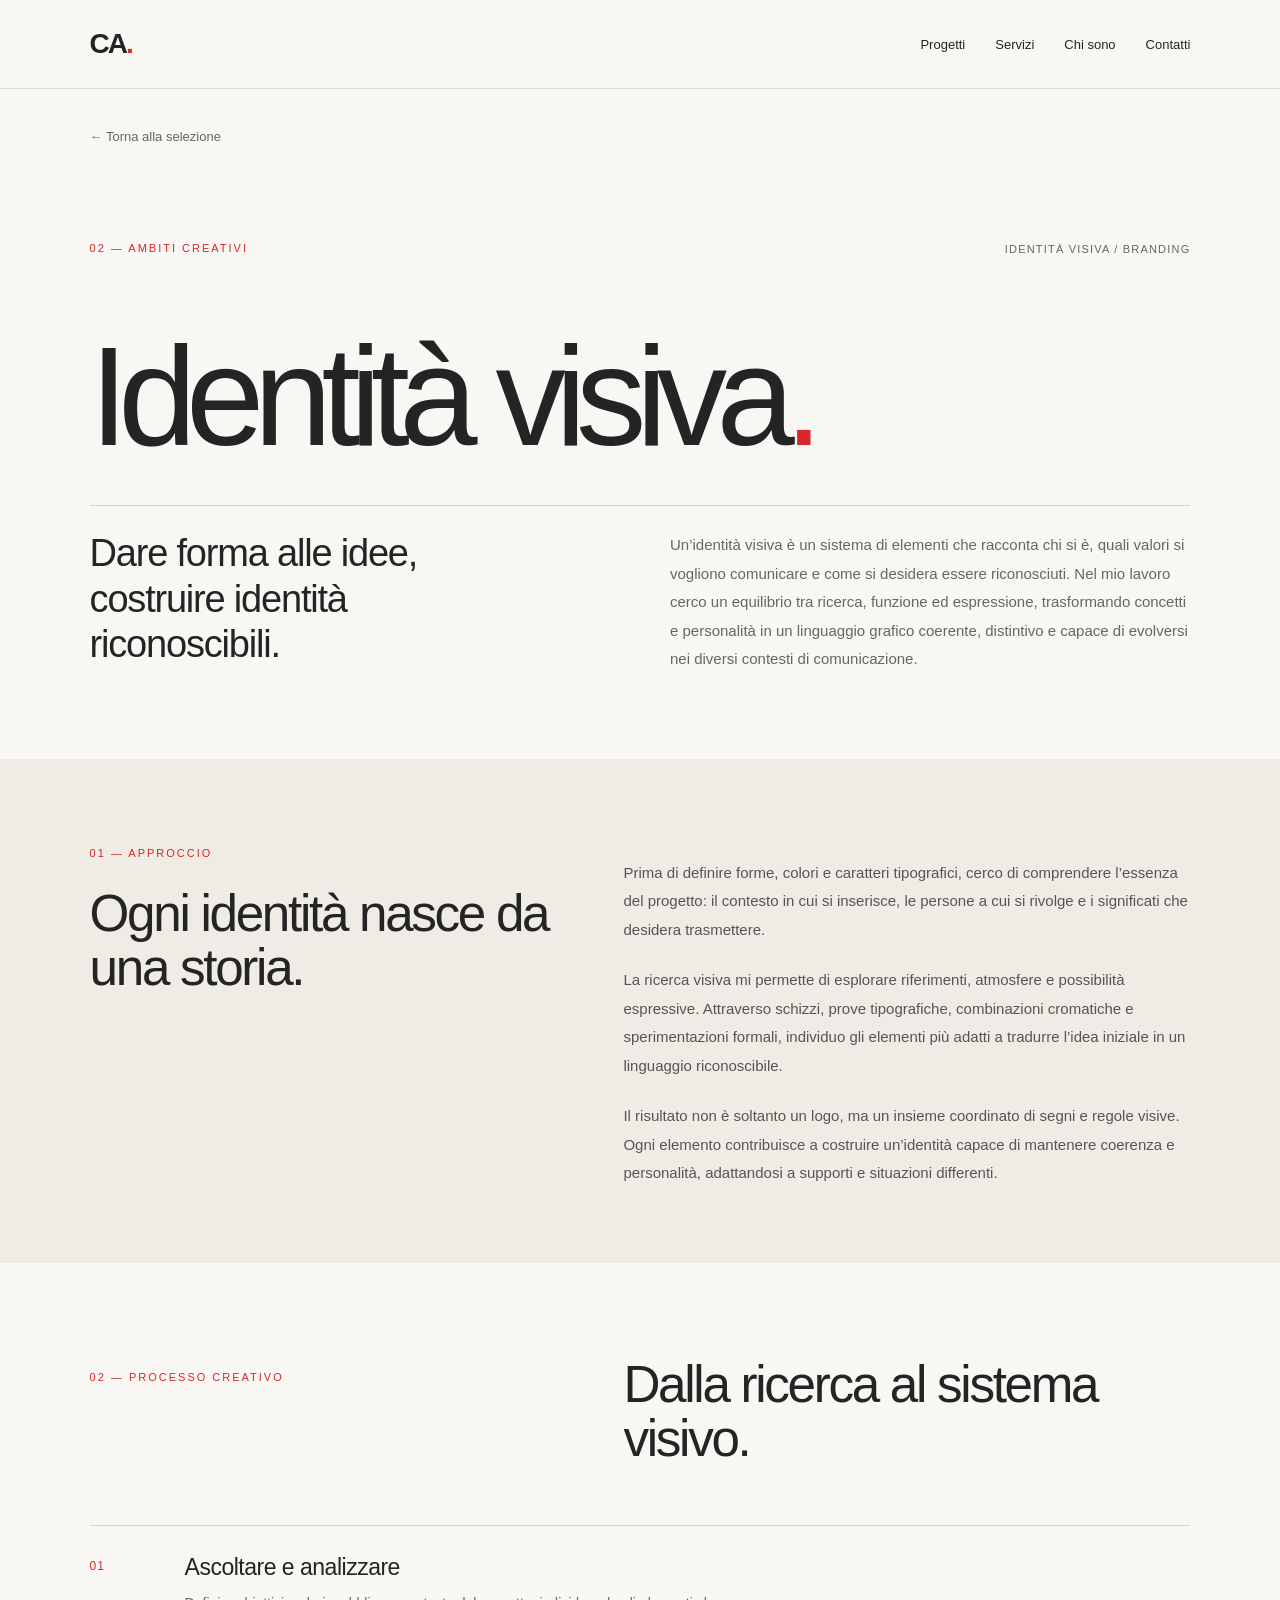
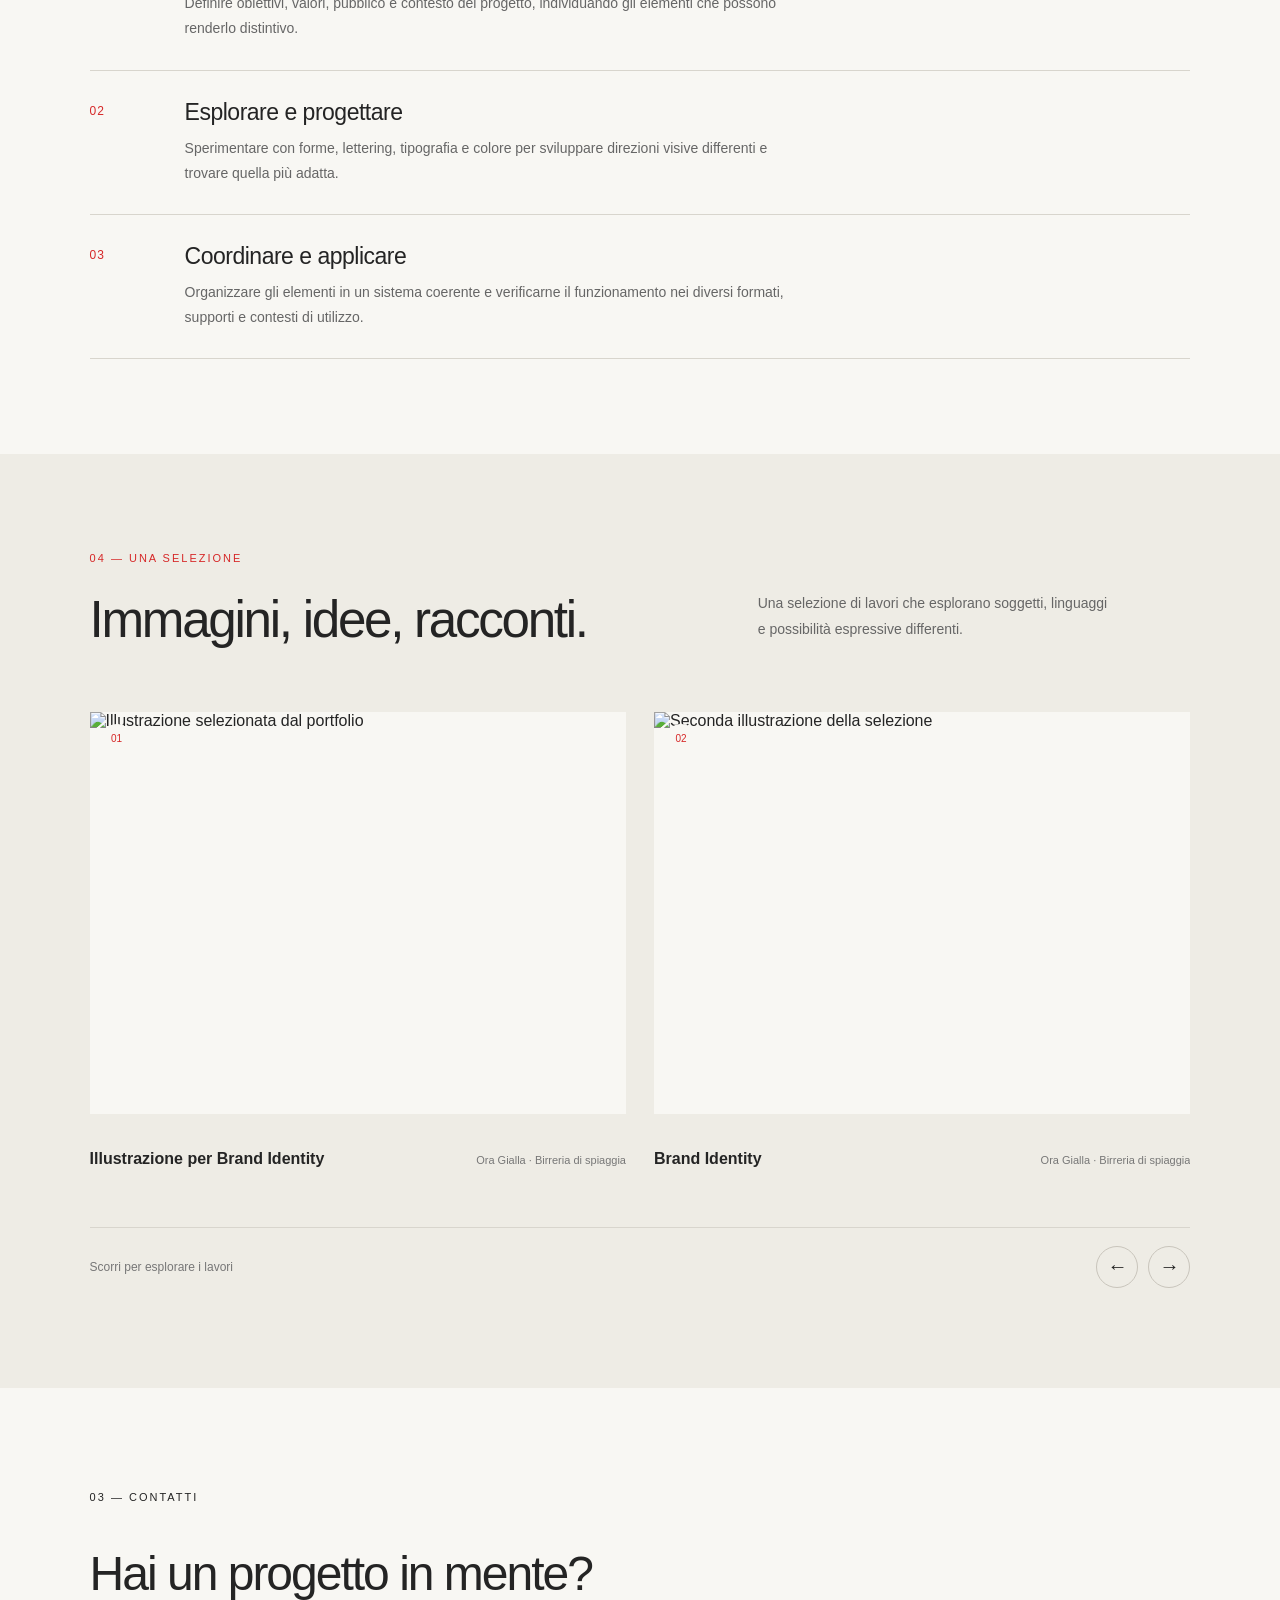
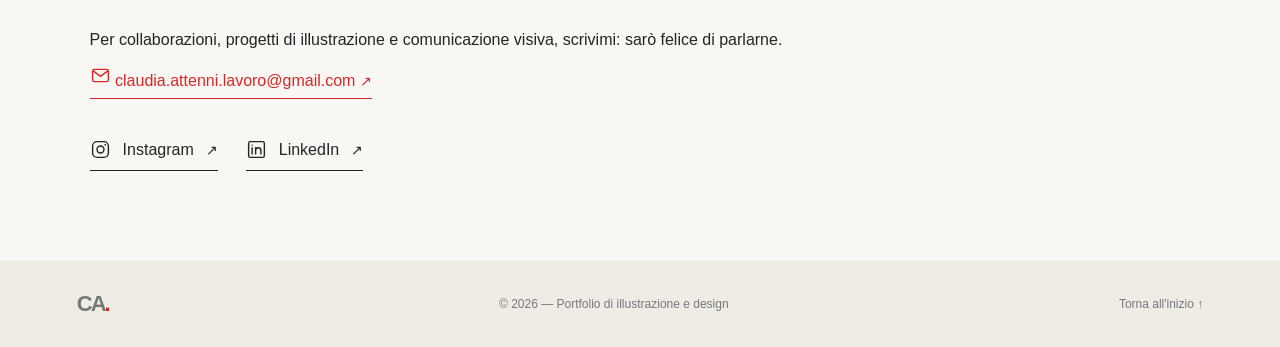
==== identita-visiva.html @ a5320c5b "Add files via upload" ====
<!DOCTYPE html>
<html lang="it">
<head>
  <meta charset="UTF-8">
  <meta name="viewport" content="width=device-width, initial-scale=1.0">

  <title>Identità visiva | Portfolio creativo</title>
  <link rel="icon" type="image/png" href="img\favicon.png">
  <meta name="description" content="Progetti di identità visiva, branding, loghi, lettering e sistemi grafici.">

  <link rel="stylesheet" href="style.css">
</head>

<body>

  <header class="header">
    <a href="index.html" class="logo">CA<span>.</span></a>

    <nav class="menu">
      <a href="index.html#progetti">Progetti</a>
      <a href="servizi.html">Servizi</a>
      <a href="chi-sono.html">Chi sono</a>
      <a href="index.html#contatti">Contatti</a>
    </nav>
  </header>

  <main class="pagina-ambito pagina-identita">

    <a class="torna-indietro" href="index.html#progetti">
      ← Torna alla selezione
    </a>

    <!-- INTRODUZIONE -->

    <section class="ambito-introduzione">

      <div class="ambito-meta">
        <p class="etichetta">02 — AMBITI CREATIVI</p>
        <p class="ambito-categoria">IDENTITÀ VISIVA / BRANDING</p>
      </div>

      <h1>Identità visiva<span>.</span></h1>

      <div class="ambito-introduzione-fondo">

        <p class="ambito-claim">
          Dare forma alle idee, costruire identità riconoscibili.
        </p>

        <p class="ambito-descrizione">
          Un’identità visiva è un sistema di elementi che racconta
          chi si è, quali valori si vogliono comunicare e come
          si desidera essere riconosciuti. Nel mio lavoro cerco
          un equilibrio tra ricerca, funzione ed espressione,
          trasformando concetti e personalità in un linguaggio
          grafico coerente, distintivo e capace di evolversi
          nei diversi contesti di comunicazione.
        </p>

      </div>
    </section>

    <!-- APPROCCIO -->

    <section class="ambito-approccio">

      <div class="ambito-approccio-titolo">
        <p class="etichetta">01 — APPROCCIO</p>

        <h2>Ogni identità nasce da una storia.</h2>
      </div>

      <div class="ambito-approccio-testo">

        <p>
          Prima di definire forme, colori e caratteri tipografici,
          cerco di comprendere l’essenza del progetto: il contesto
          in cui si inserisce, le persone a cui si rivolge e i
          significati che desidera trasmettere.
        </p>

        <p>
          La ricerca visiva mi permette di esplorare riferimenti,
          atmosfere e possibilità espressive. Attraverso schizzi,
          prove tipografiche, combinazioni cromatiche e
          sperimentazioni formali, individuo gli elementi più
          adatti a tradurre l’idea iniziale in un linguaggio
          riconoscibile.
        </p>

        <p>
          Il risultato non è soltanto un logo, ma un insieme
          coordinato di segni e regole visive. Ogni elemento
          contribuisce a costruire un’identità capace di mantenere
          coerenza e personalità, adattandosi a supporti e
          situazioni differenti.
        </p>

      </div>
    </section>

    <!-- PROCESSO CREATIVO -->

    <section class="ambito-processo">

      <div class="ambito-processo-intestazione">
        <p class="etichetta">02 — PROCESSO CREATIVO</p>

        <h2>Dalla ricerca al sistema visivo.</h2>
      </div>

      <div class="processo-voci">

        <article class="processo-voce">
          <span class="processo-numero">01</span>

          <div>
            <h3>Ascoltare e analizzare</h3>
            <p>
              Definire obiettivi, valori, pubblico e contesto
              del progetto, individuando gli elementi che
              possono renderlo distintivo.
            </p>
          </div>
        </article>

        <article class="processo-voce">
          <span class="processo-numero">02</span>

          <div>
            <h3>Esplorare e progettare</h3>
            <p>
              Sperimentare con forme, lettering, tipografia
              e colore per sviluppare direzioni visive
              differenti e trovare quella più adatta.
            </p>
          </div>
        </article>

        <article class="processo-voce">
          <span class="processo-numero">03</span>

          <div>
            <h3>Coordinare e applicare</h3>
            <p>
              Organizzare gli elementi in un sistema coerente
              e verificarne il funzionamento nei diversi
              formati, supporti e contesti di utilizzo.
            </p>
          </div>
        </article>

      </div>
    </section>

    <!-- GALLERIA -->

    <!-- <section class="ambito-galleria">

      <div class="ambito-galleria-intestazione">

        <div>
          <p class="etichetta">03 — SELEZIONE DEI LAVORI</p>
          <h2>Identità, segni e sistemi.</h2>
        </div>

        <p class="ambito-galleria-intro">
          Progetti e sperimentazioni in cui ricerca grafica,
          colore e tipografia contribuiscono a definire
          linguaggi visivi distintivi.
        </p>

      </div> -->

      <!-- <div class="galleria-illustrazione">

        PROGETTO 01: BRANDING

        <article class="lavoro-illustrazione">
          <div class="lavoro-immagine">
            <img
              src="img/identita-visiva.jpg"
              alt="Progetto di branding e identità visiva"
              loading="lazy"
            >
            <span class="lavoro-indice">01</span>
          </div>

          <div class="lavoro-didascalia">
            <h3>Identità di marca</h3>
            <p>Branding · Sistema visivo</p>
          </div>
        </article> -->

        <!-- PROGETTO 02: LOGO E LETTERING -->
<!-- 
        <article class="lavoro-illustrazione">
          <div class="lavoro-immagine">
            <img
              src="img/identita-02.jpg"
              alt="Studio di logo e lettering"
              loading="lazy"
            >
            <span class="lavoro-indice">02</span>
          </div>

          <div class="lavoro-didascalia">
            <h3>Segni e caratteri</h3>
            <p>Logo · Lettering</p>
          </div>
        </article> -->

        <!-- PROGETTO 03: PALETTE E SISTEMA GRAFICO -->

        <!-- <article class="lavoro-illustrazione">
          <div class="lavoro-immagine">
            <img
              src="img/identita-03.jpg"
              alt="Palette cromatica e ricerca di un sistema grafico"
              loading="lazy"
            >
            <span class="lavoro-indice">03</span>
          </div>

          <div class="lavoro-didascalia">
            <h3>Colore e linguaggio</h3>
            <p>Palette · Ricerca grafica</p>
          </div>
        </article> -->

        <!-- PROGETTO 04: APPLICAZIONI -->

        <!-- <article class="lavoro-illustrazione">
          <div class="lavoro-immagine">
            <img
              src="img/identita-04.jpg"
              alt="Applicazioni coordinate di un’identità visiva"
              loading="lazy"
            >
            <span class="lavoro-indice">04</span>
          </div>

          <div class="lavoro-didascalia">
            <h3>Un’identità in uso</h3>
            <p>Applicazioni · Coordinamento</p>
          </div>
        </article>

      </div>

      <p class="galleria-nota">
        Una selezione di progetti, ricerche e sperimentazioni visive.
      </p>

    </section> -->

<!-- GALLERIA CON CAROSELLO -->

<section class="ambito-galleria">

  <div class="ambito-galleria-intestazione">
    <div>
      <p class="etichetta">04 — UNA SELEZIONE</p>
      <h2>Immagini, idee, racconti.</h2>
    </div>

    <p class="ambito-galleria-intro">
      Una selezione di lavori che esplorano soggetti, linguaggi e
      possibilità espressive differenti.
    </p>
  </div>

  <div class="carosello-contenitore">

    <div class="galleria-illustrazione carosello-track">

      <!-- LAVORO 01 -->
      <article class="lavoro-illustrazione">
        <div class="lavoro-immagine">
          <img
            src="img/identitavisiva01.jpg"
            alt="Illustrazione selezionata dal portfolio"
            loading="lazy"
          >
          <span class="lavoro-indice">01</span>
        </div>

        <div class="lavoro-didascalia">
          <h4>Illustrazione per Brand Identity</h4>
          <p>Ora Gialla · Birreria di spiaggia</p>
        </div>
      </article>

      <!-- LAVORO 02 -->
      <article class="lavoro-illustrazione">
        <div class="lavoro-immagine">
          <img
            src="img/identitavisiva02.png"
            alt="Seconda illustrazione della selezione"
            loading="lazy"
          >
          <span class="lavoro-indice">02</span>
        </div>

        <div class="lavoro-didascalia">
          <h4>Brand Identity</h4>
          <p>Ora Gialla · Birreria di spiaggia</p>
        </div>
      </article>

      <!-- LAVORO 03 -->
      <article class="lavoro-illustrazione">
        <div class="lavoro-immagine">
          <img
            src="img/identitavisiva03.jpg"
            alt="Terza illustrazione della selezione"
            loading="lazy"
          >
          <span class="lavoro-indice">03</span>
        </div>

        <div class="lavoro-didascalia">
          <h4>Illustrazione per Brand Identity</h4>
          <p>Riva Bistrot · Attimi in riva al mare</p>
        </div>
      </article>

      <!-- LAVORO 04 -->
      <article class="lavoro-illustrazione">
        <div class="lavoro-immagine">
          <img
            src="img/identitavisiva04.png"
            alt="Quarta illustrazione della selezione"
            loading="lazy"
          >
          <span class="lavoro-indice">04</span>
        </div>

        <div class="lavoro-didascalia">
          <h4>Brand Identity</h4>
          <p>Riva Bistrot · Attimi in riva al mare</p>
        </div>
      </article>

    </div>

    <!-- CONTROLLI DEL CAROSELLO -->

    <div class="carosello-controlli">

      <p class="carosello-istruzione">
        Scorri per esplorare i lavori
      </p>

      <div class="carosello-frecce">
        <button
          type="button"
          class="carosello-freccia carosello-precedente"
          aria-label="Mostra i lavori precedenti"
        >
          ←
        </button>

        <button
          type="button"
          class="carosello-freccia carosello-successivo"
          aria-label="Mostra i lavori successivi"
        >
          →
        </button>
      </div>

    </div>

  </div>



</section>








    <!-- CONTATTI -->

   
<section class="contatti" id="contatti">

  <p class="etichetta">03 — CONTATTI</p>

  <h2>Hai un progetto in mente?</h2>

  <p>
    Per collaborazioni, progetti di illustrazione e comunicazione visiva,
    scrivimi: sarò felice di parlarne.
  </p>

  <a class="link-email" href="mailto:claudia.attenni.lavoro@gmail.com">
    <svg viewBox="0 0 24 24" aria-hidden="true">
      <rect x="3" y="5" width="18" height="14" rx="2"/>
      <path d="m4 7 8 6 8-6"/>
    </svg>
    <span>claudia.attenni.lavoro@gmail.com</span>
    <span class="freccia-contatto">↗</span>
  </a>

  <div class="contatti-social">

    <a
      href="https://www.instagram.com/claudia_graphicdesign/"
      target="_blank"
      rel="noopener noreferrer"
      aria-label="Visita il profilo Instagram"
    >
      <svg viewBox="0 0 24 24" aria-hidden="true">
        <rect x="3" y="3" width="18" height="18" rx="5"/>
        <circle cx="12" cy="12" r="4"/>
        <circle cx="17.5" cy="6.5" r="1" class="punto-icona"/>
      </svg>
      <span>Instagram</span>
      <span class="freccia-contatto">↗</span>
    </a>

    <a
      href="https://www.linkedin.com/in/claudia-attenni-b484a43a5/"
      target="_blank"
      rel="noopener noreferrer"
      aria-label="Visita il profilo LinkedIn"
    >
      <svg viewBox="0 0 24 24" aria-hidden="true">
        <rect x="3" y="3" width="18" height="18" rx="2"/>
        <path d="M7 10v7 M7 7v.1 M11 17v-7 M11 13a3 3 0 0 1 6 0v4"/>
      </svg>
      <span>LinkedIn</span>
      <span class="freccia-contatto">↗</span>
    </a>

  </div>

</section>


  </main>

<footer class="footer">
  <a href="index.html" class="logo">CA<span>.</span></a>

  <p>© 2026 — Portfolio di illustrazione e design</p>

  <a href="#top" class="torna-inizio">
    Torna all'inizio ↑
  </a>
</footer>

  <script src="script.js"></script>

</body>
</html>
---- style.css ----
/* homepage INDEX */
/* IMPOSTAZIONI GENERALI */

* {
  box-sizing: border-box;
}

html {
  scroll-behavior: smooth;
}

body {
  margin: 0;
  background: #f8f7f3;
  color: #242424;
  font-family: Arial, sans-serif;
}

a {
  color: inherit;
  text-decoration: none;
}

.etichetta {
  font-size: 11px;
  letter-spacing: 2px;
  line-height: 1.6;
}

/* HEADER */

.header {
  display: flex;
  justify-content: space-between;
  align-items: center;
  padding: 28px 7%;
  border-bottom: 1px solid #dedbd5;
}

.logo {
  font-size: 28px;
  font-weight: bold;
  letter-spacing: -2px;
}

.logo span,
.hero h1 span {
  color: #d62828;
}

.menu {
  display: flex;
  gap: 30px;
  font-size: 13px;
  font-weight: 300;
}

.menu a:hover,
footer a:hover {
  color: #d62828;
}

section[id] {
  scroll-margin-top: 24px;
}

.menu a {
  transition: color 0.2s ease;
}

.menu a:focus-visible {
  outline: 2px solid #d62828;
  outline-offset: 5px;
}

/* PRESENTAZIONE */

.hero {
  padding: 110px 7% 90px;
}

.hero .etichetta {
  color: #d62828;
}

.hero h1 {
  margin: 35px 0;
  font-size: clamp(48px, 8vw, 108px);
  line-height: 0.98;
  letter-spacing: -5px;
  font-weight: 500;
}

.hero-bottom {
  display: flex;
  justify-content: space-between;
  align-items: end;
  gap: 30px;
  max-width: 850px;
}

.hero-bottom p {
  max-width: 350px;
  color: #666;
  line-height: 1.7;
}

.link-progetti {
  padding-bottom: 7px;
  border-bottom: 1px solid #d62828;
  white-space: nowrap;
}

/* PROGETTI */

.progetti {
  padding: 70px 7% 100px;
  border-top: 1px solid #dedbd5;
}

.sezione-header {
  margin-bottom: 35px;
}

.sezione-header h2,
.profilo h2,
.contatti h2 {
  font-size: clamp(30px, 4vw, 48px);
  font-weight: 500;
  letter-spacing: -2px;
}

.griglia-progetti {
  display: grid;
  grid-template-columns: repeat(3, minmax(0, 1fr));
  gap: 24px;
}

.immagine {
  position: relative;
  display: flex;
  align-items: center;
  justify-content: center;
  aspect-ratio: 4 / 5;
  overflow: hidden;
}

.immagine span {
  font-size: 13px;
}

.progetto-uno {
  background: #e8d8ca;
}

.progetto-due {
  background: #d9dfd0;
}

.progetto-tre {
  background: #e8c4bf;
}

.progetto h3 {
  margin-bottom: 6px;
  font-size: 17px;
  font-weight: 500;
}

.progetto p {
  color: #777;
  font-size: 13px;
  line-height: 1.6;
}

.immagine img {
  display: block;
  width: 100%;
  height: 100%;
  object-fit: cover;
  transition: transform 0.4s ease;
}

.progetto:hover .immagine img {
  transform: scale(1.04);
}

/* PROFILO */

.profilo {
  padding: 80px 7%;
  background: #eeece5;
}

.profilo h2 {
  max-width: 650px;
}

.profilo > p:last-child {
  max-width: 480px;
  line-height: 1.8;
  color: #666;
}

/* CONTATTI */

.contatti {
  padding: 90px 7%;
}

.contatti h2 {
  margin-bottom: 30px;
}

.contatti > a {
  display: inline-block;
  padding-bottom: 8px;
  color: #d62828;
  border-bottom: 1px solid #d62828;
}

/* FOOTER */

footer {
  display: flex;
  justify-content: space-between;
  padding: 25px 7%;
  border-top: 1px solid #dedbd5;
  color: #777;
  font-size: 12px;
}

/* ADATTAMENTO AGLI SCHERMI PICCOLI */

@media (max-width: 700px) {
  .header {
    padding: 22px 6%;
  }

  .menu {
    gap: 14px;
    font-size: 12px;
  }

  .hero {
    padding: 80px 6%;
  }

  .hero h1 {
    letter-spacing: -2px;
  }

  .hero-bottom {
    align-items: start;
    flex-direction: column;
    gap: 15px;
  }

  .progetti,
  .profilo,
  .contatti {
    padding: 60px 6%;
  }

  .griglia-progetti {
    grid-template-columns: 1fr;
    gap: 30px;
  }

  footer {
    padding: 22px 6%;
    gap: 15px;
  }
}




/* PAGINA CHI SONO */

.pagina-chi-sono {
  overflow: hidden;
}

/* INTRODUZIONE */

.introduzione-personale {
  padding: 100px 7% 110px;
}

.introduzione-personale .etichetta,
.pagina-chi-sono .etichetta {
  color: #d62828;
}

.introduzione-personale h1 {
  max-width: 1000px;
  margin: 45px 0 35px;
  font-size: clamp(48px, 8vw, 100px);
  line-height: 1;
  letter-spacing: -5px;
  font-weight: 500;
}

.introduzione-personale h1 span {
  display: block;
  color: #d62828;
}

.testo-introduttivo {
  max-width: 570px;
  margin-left: auto;
  color: #666;
  font-size: 18px;
  line-height: 1.8;
}

/* APPROCCIO CREATIVO */

.approccio-creativo {
  display: grid;
  grid-template-columns: 1fr 1fr;
  gap: 70px;
  padding: 90px 7%;
  background: #eeece5;
}

.titolo-approccio h2,
.formazione h2,
.invito-contatti h2 {
  max-width: 550px;
  font-size: clamp(32px, 4vw, 52px);
  line-height: 1.1;
  letter-spacing: -2px;
  font-weight: 500;
}

.testo-approccio {
  padding-top: 25px;
}

.testo-approccio p {
  margin: 0 0 22px;
  color: #555;
  font-size: 15px;
  line-height: 1.9;
}

/* AREE CREATIVE */

.aree-creative {
  padding: 100px 7%;
}

.elenco-competenze {
  margin-top: 35px;
  border-top: 1px solid #dedbd5;
}

.competenza {
  display: grid;
  grid-template-columns: 50px 1fr 30px;
  gap: 20px;
  align-items: center;
  padding: 28px 0;
  border-bottom: 1px solid #dedbd5;
  transition: padding 0.25s ease;
}

.competenza:hover {
  padding-left: 10px;
}

.competenza > span:first-child {
  color: #d62828;
  font-size: 12px;
}

.competenza h3 {
  margin: 0 0 8px;
  font-size: 23px;
  font-weight: 500;
}

.competenza p {
  margin: 0;
  color: #777;
  font-size: 14px;
  line-height: 1.7;
}

.freccia {
  color: #d62828;
  font-size: 22px;
}

/* FORMAZIONE */

.formazione {
  padding: 90px 7%;
  background: #eeece5;
}

.formazione h2 {
  margin: 35px 0 55px;
}

.voce-formazione {
  max-width: 750px;
  padding: 25px 0;
  border-top: 1px solid #d5d2ca;
}

.anno-formazione {
  color: #d62828;
  font-size: 12px;
  letter-spacing: 0.5px;
}

.voce-formazione h3 {
  margin: 12px 0;
  font-size: 22px;
  font-weight: 500;
}

.voce-formazione > p:last-child {
  max-width: 550px;
  color: #666;
  font-size: 14px;
  line-height: 1.8;
}

/* INVITO AI CONTATTI */

.invito-contatti {
  padding: 100px 7%;
}

.invito-contatti h2 {
  margin: 35px 0 20px;
}

.invito-contatti > p:not(.etichetta) {
  color: #666;
  line-height: 1.8;
}

.invito-contatti > a {
  display: inline-block;
  margin-top: 15px;
  padding-bottom: 8px;
  color: #d62828;
  border-bottom: 1px solid #d62828;
}

/* ACCESSIBILITÀ E NAVIGAZIONE */

.menu a[aria-current="page"] {
  color: #d62828;
}

/* ADATTAMENTO A TABLET E SMARTPHONE */

@media (max-width: 700px) {
  .introduzione-personale {
    padding: 75px 6%;
  }

  .introduzione-personale h1 {
    margin: 35px 0 25px;
    letter-spacing: -2px;
  }

  .testo-introduttivo {
    margin-left: 0;
    font-size: 16px;
  }

  .approccio-creativo {
    grid-template-columns: 1fr;
    gap: 20px;
    padding: 65px 6%;
  }

  .testo-approccio {
    padding-top: 0;
  }

  .aree-creative,
  .formazione,
  .invito-contatti {
    padding: 65px 6%;
  }

  .competenza {
    grid-template-columns: 30px 1fr 20px;
    gap: 12px;
  }

  .competenza h3 {
    font-size: 20px;
  }

  .formazione h2,
  .invito-contatti h2 {
    letter-spacing: -1px;
  }
}





/* COLLEGAMENTI AI PROGETTI */

.progetto-link {
  display: block;
  min-width: 0;
}

.progetto-link .progetto {
  height: 100%;
}

.progetto-link .immagine {
  transition: transform 0.3s ease;
}

.progetto-link:hover .immagine {
  transform: translateY(-4px);
}

.progetto-link:focus-visible {
  outline: 2px solid #d62828;
  outline-offset: 5px;
}

/* PAGINA DEL SINGOLO PROGETTO */

.pagina-progetto {
  padding-top: 30px;
}

.torna-indietro {
  display: inline-block;
  margin: 10px 7% 40px;
  color: #666;
  font-size: 13px;
}

.torna-indietro:hover {
  color: #d62828;
}

.introduzione-progetto {
  padding: 45px 7% 65px;
}

.introduzione-progetto .etichetta {
  color: #d62828;
}

.introduzione-progetto h1 {
  margin: 30px 0 20px;
  font-size: clamp(45px, 8vw, 96px);
  font-weight: 500;
  line-height: 1;
  letter-spacing: -4px;
}

.introduzione-progetto > p:last-child {
  max-width: 600px;
  color: #666;
  font-size: 17px;
  line-height: 1.8;
}

.immagine-dettaglio {
  display: flex;
  align-items: center;
  justify-content: center;
  margin: 0 7%;
  min-height: 350px;
  aspect-ratio: 16 / 9;
  background: #ffffff;
  color: #242424;
  font-size: 13px;
}

.testo-progetto {
  display: grid;
  grid-template-columns: 1fr 1fr;
  gap: 60px;
  padding: 90px 7%;
}

.testo-progetto .etichetta {
  color: #d62828;
}

.testo-progetto h2 {
  max-width: 400px;
  font-size: clamp(30px, 4vw, 45px);
  font-weight: 500;
  letter-spacing: -2px;
}

.descrizione-dettagliata {
  padding-top: 20px;
}

.descrizione-dettagliata p {
  color: #666;
  font-size: 15px;
  line-height: 1.9;
}

.progetto-contatti {
  padding: 65px 7%;
  background: #eeece5;
}

.progetto-contatti h2 {
  font-size: clamp(30px, 4vw, 45px);
  font-weight: 500;
  letter-spacing: -2px;
}

.progetto-contatti a {
  display: inline-block;
  padding-bottom: 8px;
  color: #d62828;
  border-bottom: 1px solid #d62828;
}

@media (max-width: 700px) {
  .introduzione-progetto {
    padding: 30px 6% 45px;
  }

  .introduzione-progetto h1 {
    letter-spacing: -2px;
  }

  .immagine-dettaglio {
    margin: 0 6%;
    min-height: 220px;
  }

  .testo-progetto {
    grid-template-columns: 1fr;
    gap: 15px;
    padding: 60px 6%;
  }

  .descrizione-dettagliata {
    padding-top: 0;
  }

  .progetto-contatti {
    padding: 55px 6%;
  }

  .progetto-contatti h2 {
    letter-spacing: -1px;
  }
}



/* IMMAGINI DEI PROGETTI */

.immagine {
  position: relative;
  overflow: hidden;
}

.immagine img {
  display: block;
  width: 100%;
  height: 100%;
  object-fit: cover;
  object-position: center;
}

/* Mantiene visibili i numeri delle schede */

.immagine span {
  position: absolute;
  z-index: 2;
}




/* NAVIGAZIONE MIGLIORATA */

.header {
  position: relative;
  z-index: 10;
  background: #f8f7f3;
}

.menu a {
  transition: color 0.2s ease;
}

.menu a:focus-visible,
.logo:focus-visible,
footer a:focus-visible {
  outline: 2px solid #d62828;
  outline-offset: 5px;
}

/* INTERAZIONI DEI PROGETTI */

.progetto-link {
  color: inherit;
  text-decoration: none;
}

.progetto-link .immagine {
  transition: transform 0.3s ease;
}

.progetto-link:hover .immagine {
  transform: translateY(-5px);
}

.progetto-link:hover h3 {
  color: #d62828;
}

.progetto h3 {
  transition: color 0.2s ease;
}

/* MOVIMENTO RIDOTTO PER CHI LO PREFERISCE */

@media (prefers-reduced-motion: reduce) {
  html {
    scroll-behavior: auto;
  }

  *,
  *::before,
  *::after {
    animation-duration: 0.01ms !important;
    transition-duration: 0.01ms !important;
  }
}

/* SMARTPHONE */

@media (max-width: 480px) {
  .header {
    padding: 20px 6%;
    align-items: flex-start;
    gap: 18px;
  }

  .logo {
    font-size: 25px;
  }

  .menu {
    flex-wrap: wrap;
    justify-content: flex-end;
    gap: 10px 15px;
    font-size: 12px;
  }

  .hero h1 {
    font-size: clamp(42px, 12vw, 58px);
  }

  footer {
    flex-wrap: wrap;
    align-items: center;
    font-size: 11px;
  }
}



/* IMMAGINE PRINCIPALE DEL PROGETTO */

/* Illustrazione principale	1800 × 1200 px
Poster verticale	1200 × 1800 px
Dettagli e mockup	1400 × 1000 px */

.immagine-dettaglio {
  position: relative;
  overflow: hidden;
}

.immagine-dettaglio img {
  display: block;
  width: 100%;
  height: 100%;
  object-fit: contain;
  object-position: center;
}

.immagine-dettaglio .numero-immagine {
  position: absolute;
  right: 20px;
  bottom: 20px;
  z-index: 2;
  padding: 8px 12px;
  background: var(--carta);
  color: var(--inchiostro);
  font-size: 12px;
  letter-spacing: 1px;
}


/* IMMAGINE NELLA PAGINA CHI SONO */

.immagine-personale {
  margin: 0px 0px 100px 0px;
}

.immagine-personale img {
  display: block;
  width: 100%;
  max-height: 650px;
  object-fit: contain;
  object-position: center;
  background: var(--carta-scura);
}

.didascalia-immagine {
  margin-top: 12px;
  color: var(--secondario);
  font-size: 12px;
  letter-spacing: 0.04em;
}

@media (max-width: 600px) {
  .immagine-personale {
    margin: 25px var(--margine) 55px;
  }

  .immagine-personale img {
    max-height: 450px;
  }
}



/* 05 — ESPERIENZE E RICONOSCIMENTI */


.esperienze {
  margin: 0;
  padding: 90px 7% 100px;
  background: #eeece5;
  width: 100%;
}


.esperienze h2 {
  max-width: 650px;
  margin: 0 0 45px;
}

.elenco-esperienze {
  width: 100%;
  border-top: 1px solid var(--linea);
  box-sizing: border-box;
}

.voce-esperienza {
  display: grid;
  grid-template-columns: 1fr 1.2fr 1.5fr;
  gap: 30px;
  align-items: start;
  padding: 28px 0;
  border-bottom: 1px solid var(--linea);
  box-sizing: border-box;
}

.voce-esperienza .anno-formazione,
.voce-esperienza h3,
.voce-esperienza p:last-child {
  margin-top: 0;
}

.voce-esperienza h3 {
  margin-bottom: 0;
}

.voce-esperienza p:last-child {
  color: var(--secondario);
  line-height: 1.7;
}

@media (max-width: 700px) {
  .voce-esperienza {
    grid-template-columns: 1fr;
    gap: 10px;
    padding: 24px 0;
  }

.esperienze {
  padding: 65px 6% 60px;
}

  .esperienze {
    padding-bottom: 60px;
  }
}


/* FOOTER */

.footer {
  display: flex;
  align-items: center;
  justify-content: space-between;
  gap: 24px;
  padding: 30px 6% 30px;
  border-top: 1px solid var(--linea);
  background: #eeece5;
}

.footer p {
  margin: 0;
  color: var(--secondario);
  font-size: 12px;
}

.footer .logo {
  font-size: 22px;
  font-weight: 700;
}

.footer .torna-inizio {
  font-size: 12px;
  transition: color 0.2s ease;
}

.footer .torna-inizio:hover {
  color: var(--rosso);
}

@media (max-width: 600px) {
  .footer {
    flex-wrap: wrap;
    gap: 18px;
  }

  .footer p {
    order: 3;
    width: 100%;
  }
}

/* ICONE DEI CONTATTI */

.link-email,
.contatti-social a {
  display: inline-flex;
  align-items: center;
  gap: 12px;
  text-decoration: none;
}

.link-email svg,
.contatti-social svg {
  width: 21px;
  height: 21px;
  flex-shrink: 0;
  fill: none;
  stroke: currentColor;
  stroke-width: 1.6;
  stroke-linecap: round;
  stroke-linejoin: round;
}

.contatti-social {
  display: flex;
  flex-wrap: wrap;
  gap: 28px;
  margin-top: 30px;
}

.contatti-social a {
  padding: 10px 0;
  border-bottom: 1px solid currentColor;
  transition: color 0.2s ease;
}

.freccia-contatto {
  font-size: 14px;
  transition: transform 0.2s ease;
}

.contatti-social a:hover,
.link-email:hover {
  color: var(--rosa);
}

.contatti-social a:hover .freccia-contatto,
.link-email:hover .freccia-contatto {
  transform: translate(3px, -3px);
}

.punto-icona {
  fill: currentColor;
  stroke: none;
}

@media (max-width: 600px) {
  .contatti-social {
    gap: 20px;
  }

  .link-email {
    align-items: flex-start;
    overflow-wrap: anywhere;
  }
}


/* =====================================
   ADATTAMENTO A TABLET E SMARTPHONE
   ===================================== */

/* TABLET */
@media (max-width: 900px) {
  :root {
    --margine: 5%;
  }

  .griglia-progetti {
    grid-template-columns: repeat(2, minmax(0, 1fr));
    gap: 28px 20px;
  }

  .hero {
    min-height: auto;
    padding-top: 100px;
    padding-bottom: 60px;
  }
}

/* SMARTPHONE */
@media (max-width: 600px) {
  :root {
    --margine: 6%;
  }

  body {
    font-size: 15px;
  }

  /* HEADER E MENU */
  .header {
    padding: 20px var(--margine);
    gap: 16px;
    flex-wrap: wrap;
  }

  .menu {
    display: flex;
    flex-wrap: wrap;
    gap: 12px 18px;
  }

  .menu a {
    font-size: 12px;
  }

  /* TITOLI E INTRODUZIONE */
  .hero {
    padding-top: 75px;
    padding-bottom: 45px;
  }

  .hero h1,
  .introduzione-personale h1,
  .introduzione-progetto h1 {
    font-size: clamp(38px, 10vw, 58px);
    line-height: 1.05;
    overflow-wrap: break-word;
  }

  .hero p,
  .testo-introduttivo,
  .introduzione-progetto > p {
    font-size: 15px;
    line-height: 1.7;
  }

  /* PROGETTI */
  .progetti,
  .profilo,
  .contatti,
  .pagina-chi-sono,
  .pagina-progetto {
    padding-left: var(--margine);
    padding-right: var(--margine);
  }

  .griglia-progetti {
    grid-template-columns: minmax(0, 1fr);
    gap: 32px;
  }

  .immagine {
    width: 100%;
    aspect-ratio: 4 / 3;
  }

  
/* RACCONTO EDITORIALE DEL PROGETTO */
.testo-progetto {
  display: grid;
  grid-template-columns: minmax(0, 0.85fr) minmax(0, 1.15fr);
  gap: clamp(32px, 7vw, 100px);
  padding: 64px 0;
  border-top: 1px solid var(--linea);
  border-bottom: 1px solid var(--linea);
}

.testo-progetto-intestazione h2 {
  max-width: 420px;
  margin: 20px 0;
  font-size: clamp(30px, 4vw, 48px);
  line-height: 1.08;
  font-weight: 400;
  letter-spacing: -0.04em;
}

.testo-introduttivo {
  max-width: 340px;
  color: var(--secondario);
  font-size: 15px;
  line-height: 1.7;
}

.descrizione-dettagliata {
  min-width: 0;
}

.descrizione-dettagliata > p {
  font-size: 16px;
  line-height: 1.9;
}

.dati-progetto {
  margin-top: 36px;
  border-top: 1px solid var(--linea);
}

.dato-progetto {
  display: flex;
  justify-content: space-between;
  gap: 20px;
  padding: 15px 0;
  border-bottom: 1px solid var(--linea);
  font-size: 13px;
}

.dato-progetto span:first-child {
  color: var(--secondario);
}

.dato-progetto span:last-child {
  text-align: right;
}

@media (max-width: 700px) {
  .testo-progetto {
    grid-template-columns: 1fr;
    gap: 24px;
    padding: 40px 0;
  }

  .testo-progetto-intestazione h2 {
    font-size: 34px;
  }

  .dati-progetto {
    margin-top: 28px;
  }
}


/* APERTURA EDITORIALE DEL PROGETTO */
.introduzione-progetto {
  padding-top: clamp(36px, 6vw, 80px);
  padding-bottom: clamp(32px, 5vw, 64px);
}

.introduzione-riga {
  display: flex;
  justify-content: space-between;
  align-items: center;
  gap: 20px;
  padding-bottom: 22px;
  border-bottom: 1px solid var(--linea);
}

.introduzione-riga .etichetta,
.introduzione-categoria {
  margin: 0;
  font-size: 11px;
  letter-spacing: 0.1em;
}

.introduzione-categoria {
  color: var(--secondario);
  text-align: right;
}

.introduzione-progetto h1 {
  max-width: 1000px;
  margin: 32px 0 28px;
  font-size: clamp(44px, 8vw, 104px);
  line-height: 0.98;
  font-weight: 400;
  letter-spacing: -0.065em;
  overflow-wrap: anywhere;
}

.introduzione-fondo {
  display: flex;
  justify-content: space-between;
  align-items: flex-end;
  gap: 28px;
}

.introduzione-fondo > p {
  max-width: 500px;
  margin: 0;
  color: var(--secondario);
  font-size: 17px;
  line-height: 1.7;
}

.link-esplora {
  display: inline-flex;
  align-items: center;
  gap: 12px;
  flex-shrink: 0;
  padding-bottom: 6px;
  border-bottom: 1px solid var(--rosso);
  font-size: 13px;
  transition: color 0.25s ease;
}

.link-esplora span {
  color: var(--rosso);
  transition: transform 0.25s ease;
}

.link-esplora:hover {
  color: var(--rosso);
}

.link-esplora:hover span {
  transform: translateY(3px);
}

@media (max-width: 600px) {
  .introduzione-riga {
    align-items: flex-start;
    flex-direction: column;
    gap: 10px;
  }

  .introduzione-progetto h1 {
    margin: 28px 0 22px;
    font-size: clamp(42px, 12vw, 64px);
  }

  .introduzione-fondo {
    align-items: flex-start;
    flex-direction: column;
    gap: 22px;
  }

  .introduzione-fondo > p {
    font-size: 15px;
  }
}

@media (prefers-reduced-motion: reduce) {
  .link-esplora,
  .link-esplora span {
    transition: none;
  }
}


  /* IMMAGINE NELLA PAGINA CHI SONO */
  .immagine-personale img {
    width: 100%;
    height: auto;
    max-height: 450px;
    object-fit: contain;
  }

  /* CONTATTI */
  .link-email {
    max-width: 100%;
    gap: 8px;
    font-size: 13px;
  }

  .link-email span {
    overflow-wrap: anywhere;
  }

  .contatti-social {
    gap: 18px;
  }

  /* IMMAGINI DEI PROGETTI */
  .immagine-dettaglio {
    width: 100%;
    min-height: 240px;
  }

  .immagine-dettaglio img {
    width: 100%;
    height: auto;
    object-fit: contain;
  }



  
  /* EVITA ELEMENTI CHE ESCONO DALLO SCHERMO */
  img,
  svg {
    max-width: 100%;
  }
}


/* CONTROLLO DELLA LARGHEZZA DELLA PAGINA */

html {
  width: 100%;
  overflow-x: clip;
}

body {
  width: 100%;
  min-width: 0;
}

img {
  max-width: 100%;
}

/* I CONTENUTI NON DEVONO SUPERARE LO SCHERMO */
.progetto-link,
.progetto,
.profilo,
.contatti,
.invito-contatti,
.introduzione-personale,
.approccio-creativo,
.aree-creative,
.formazione,
.esperienze {
  min-width: 0;
}

/* TESTI LUNGHI, COME L'EMAIL */
.link-email span {
  overflow-wrap: anywhere;
}

/* MENU PIÙ ORDINATO SU SCHERMI PICCOLI */
@media (max-width: 600px) {
  .header {
    align-items: flex-start;
  }

  .menu {
    max-width: 100%;
    row-gap: 12px;
    column-gap: 16px;
  }

  .sezione-header {
    gap: 16px;
    align-items: flex-start;
  }
}

/* CORREZIONI RESPONSIVE FINALI */

@media (max-width: 700px) {
  .header {
    flex-wrap: wrap;
  }

  .menu {
    flex-wrap: wrap;
  }

  .approccio-creativo,
  .testo-progetto {
    min-width: 0;
  }

  .voce-esperienza {
    grid-template-columns: minmax(0, 1fr);
  }
}

@media (max-width: 600px) {
  /* Evita di sommare il padding della pagina
     a quello delle sezioni interne */
  .pagina-chi-sono,
  .pagina-progetto {
    padding-left: 0;
    padding-right: 0;
  }

  /* Immagine principale: margini corretti */
  .immagine-dettaglio {
    width: auto;
    margin: 0 6%;
    min-height: 0;
    aspect-ratio: 4 / 3;
  }

  .immagine-dettaglio img {
    width: 100%;
    height: auto;
    max-height: 450px;
    object-fit: contain;
  }

  /* Contatti: email leggibile */
  .link-email {
    display: flex;
    flex-wrap: wrap;
    align-items: center;
    max-width: 100%;
  }

  .link-email span {
    min-width: 0;
    overflow-wrap: anywhere;
  }

  /* Footer adattabile */
  footer,
  .footer {
    flex-wrap: wrap;
    gap: 16px;
  }
}



/* CURSORE CREATIVO */

.cursore-creativo {
  position: fixed;
  top: 0;
  left: 0;
  z-index: 9999;

  width: 18px;
  height: 18px;

  border: 1px solid #d62828;
  border-radius: 50%;

  pointer-events: none;
  opacity: 0;

  transform: translate(-50%, -50%);
  transition:
    width 0.25s ease,
    height 0.25s ease,
    background-color 0.25s ease,
    opacity 0.2s ease;

  will-change: left, top;
}

.cursore-creativo.visibile {
  opacity: 1;
}

.cursore-creativo.attivo {
  width: 34px;
  height: 34px;
  background-color: rgb(214 40 40 / 10%);
}

/* Solo dispositivi con puntatore preciso, come il mouse */
@media (hover: hover) and (pointer: fine) {
  body.cursore-attivo,
  body.cursore-attivo * {
    cursor: none !important;
  }
}

/* Rispetta le preferenze di movimento ridotto */
@media (prefers-reduced-motion: reduce) {
  .cursore-creativo {
    transition: none;
  }
}


/* ANIMAZIONE DEL TITOLO PRINCIPALE */

.hero h1 {
  position: relative;
  width: fit-content;
  max-width: 100%;
  animation: titolo-entra 1.3s ease-out both;
}

.hero h1::after {
  content: "";
  display: block;
  width: 0;
  height: 2px;
  margin-top: 18px;
  background-color: var(--rosso);
  animation: linea-entra 0.7s ease-out 0.55s forwards;
}

@keyframes titolo-entra {
  from {
    opacity: 0;
    transform: translateY(16px);
  }

  to {
    opacity: 1;
    transform: translateY(0);
  }
}

@keyframes linea-entra {
  from {
    width: 0;
  }

  to {
    width: 64px;
  }
}

/* Rispetta le preferenze di movimento ridotto */
@media (prefers-reduced-motion: reduce) {
  .hero h1,
  .hero h1::after {
    animation: none;
  }

  .hero h1::after {
    width: 64px;
  }
}



/* ==================================
   PAGINA SERVIZI
================================== */

.pagina-servizi {
  padding: 0 var(--margine);
}

.intro-servizi {
  padding: clamp(55px, 9vw, 120px) 0 80px;
  border-bottom: 1px solid var(--linea);
}

.intro-servizi h1 {
  margin: 30px 0;
  font-size: clamp(64px, 12vw, 150px);
  line-height: 0.88;
  font-weight: 400;
  letter-spacing: -0.075em;
}

.intro-servizi h1 span {
  color: var(--rosso);
}

.intro-servizi-testo {
  max-width: 520px;
  margin-left: auto;
  color: var(--secondario);
  font-size: 17px;
  line-height: 1.8;
}

/* ELENCO */

.elenco-servizi {
  border-bottom: 1px solid var(--linea);
}

.servizio {
  display: grid;
  grid-template-columns: 50px minmax(0, 1fr) 70px;
  gap: 24px;
  align-items: start;
  padding: 48px 0;
  border-bottom: 1px solid var(--linea);
}

.servizio:last-child {
  border-bottom: 0;
}

.servizio-numero {
  padding-top: 4px;
  color: var(--rosso);
  font-size: 13px;
}

.servizio-contenuto {
  max-width: 700px;
}

.servizio-contenuto .etichetta {
  margin: 0 0 16px;
}

.servizio-contenuto h2 {
  margin: 0 0 20px;
  font-size: clamp(32px, 5vw, 58px);
  line-height: 1.05;
  font-weight: 400;
  letter-spacing: -0.045em;
}

.servizio-contenuto > p:not(.etichetta) {
  max-width: 590px;
  color: var(--secondario);
  font-size: 16px;
  line-height: 1.8;
}

.servizio-contenuto ul {
  display: grid;
  grid-template-columns: repeat(2, minmax(0, 1fr));
  gap: 12px 24px;
  margin: 28px 0 0;
  padding: 0;
  list-style: none;
}

.servizio-contenuto li {
  position: relative;
  padding-left: 16px;
  font-size: 14px;
  line-height: 1.6;
}

.servizio-contenuto li::before {
  content: "";
  position: absolute;
  top: 9px;
  left: 0;
  width: 5px;
  height: 5px;
  border-radius: 50%;
  background: var(--rosso);
}

.servizio-segno {
  color: var(--rosso);
  font-size: 42px;
  text-align: right;
  line-height: 1;
  transition: transform 0.3s ease;
}

.servizio:hover .servizio-segno {
  transform: rotate(18deg);
}

/* METODO DI LAVORO */

.metodo-servizi {
  padding: clamp(60px, 9vw, 110px) 0;
  border-bottom: 1px solid var(--linea);
}

.metodo-servizi > h2 {
  margin: 24px 0 56px;
  font-size: clamp(48px, 8vw, 94px);
  line-height: 0.95;
  font-weight: 400;
  letter-spacing: -0.06em;
}

.metodo-fasi {
  display: grid;
  grid-template-columns: repeat(4, minmax(0, 1fr));
  gap: 28px;
}

.metodo-fasi > div {
  padding-top: 18px;
  border-top: 1px solid var(--rosso);
}

.metodo-fasi span {
  color: var(--rosso);
  font-size: 12px;
}

.metodo-fasi h3 {
  margin: 20px 0 10px;
  font-size: 21px;
  font-weight: 400;
}

.metodo-fasi p {
  color: var(--secondario);
  font-size: 14px;
  line-height: 1.7;
}

/* CONTATTO FINALE */

.invito-servizi {
  padding: clamp(65px, 10vw, 120px) 0;
}

.invito-servizi h2 {
  margin: 24px 0;
  font-size: clamp(56px, 10vw, 110px);
  font-weight: 400;
  letter-spacing: -0.065em;
  line-height: 0.95;
}

.invito-servizi > p:not(.etichetta) {
  max-width: 500px;
  color: var(--secondario);
  font-size: 16px;
  line-height: 1.8;
}

.invito-servizi .link-email {
  display: inline-flex;
  align-items: center;
  gap: 16px;
  margin-top: 20px;
  padding-bottom: 8px;
  border-bottom: 1px solid var(--rosso);
}

.invito-servizi .link-email span {
  color: var(--rosso);
}

/* RESPONSIVE */

@media (max-width: 800px) {
  .servizio {
    grid-template-columns: 35px minmax(0, 1fr) 35px;
    gap: 16px;
  }

  .metodo-fasi {
    grid-template-columns: repeat(2, minmax(0, 1fr));
    row-gap: 32px;
  }
}

@media (max-width: 600px) {
  .intro-servizi {
    padding-bottom: 55px;
  }

  .intro-servizi h1 {
    font-size: clamp(58px, 15vw, 88px);
  }

  .intro-servizi-testo {
    margin-left: 0;
    font-size: 15px;
  }

  .servizio {
    grid-template-columns: 25px minmax(0, 1fr);
    gap: 12px;
    padding: 34px 0;
  }

  .servizio-segno {
    display: none;
  }

  .servizio-contenuto ul {
    grid-template-columns: 1fr;
    gap: 10px;
  }

  .servizio-contenuto > p:not(.etichetta) {
    font-size: 15px;
  }

  .metodo-fasi {
    grid-template-columns: 1fr;
    gap: 28px;
  }
}

@media (prefers-reduced-motion: reduce) {
  .servizio-segno {
    transition: none;
  }

  .servizio:hover .servizio-segno {
    transform: none;
  }
}


/* SPAZIATURE E MARGINI DELLA PAGINA SERVIZI */
.pagina-servizi {
  padding-left: clamp(22px, 7vw, 110px);
  padding-right: clamp(22px, 7vw, 110px);
  max-width: 1600px;
  margin-left: auto;
  margin-right: auto;
}

.pagina-servizi .intro-servizi,
.pagina-servizi .elenco-servizi,
.pagina-servizi .metodo-servizi,
.pagina-servizi .invito-servizi {
  min-width: 0;
}

.pagina-servizi p,
.pagina-servizi h1,
.pagina-servizi h2,
.pagina-servizi h3 {
  overflow-wrap: break-word;
}


/* TITOLI E ICONE DEI SERVIZI */

.servizio-titolo-riga {
  display: flex;
  align-items: center;
  justify-content: space-between;
  gap: 20px;
  margin-bottom: 20px;
}

.servizio-titolo-riga h2 {
  margin: 0;
}

.servizio-icona {
  width: 44px;
  height: 44px;
  flex-shrink: 0;
  stroke: var(--rosso);
  stroke-width: 1.5;
  stroke-linecap: round;
  stroke-linejoin: round;
  transition: transform 0.25s ease;
}

.servizio:hover .servizio-icona {
  transform: rotate(-6deg) scale(1.05);
}

@media (max-width: 600px) {
  .servizio-icona {
    width: 32px;
    height: 32px;
  }
}

@media (prefers-reduced-motion: reduce) {
  .servizio-icona {
    transition: none;
  }

  .servizio:hover .servizio-icona {
    transform: none;
  }
}

/* PAGINA SERVIZI — ICONE PIÙ DISCRETE */

.pagina-servizi .servizio-icona {
  width: 38px;
  height: 38px;
  display: flex;
  align-items: center;
  justify-content: center;
  flex-shrink: 0;
  margin-bottom: 14px;
}

.pagina-servizi .servizio-icona svg {
  width: 25px;
  height: 25px;
  max-width: 100%;
  max-height: 100%;
  stroke-width: 1.5;
}

/* DETTAGLI EDITORIALI DEI SERVIZI */

/* Ogni servizio è un riferimento per la linea decorativa */
.pagina-servizi .servizio {
  position: relative;
  transition: padding-left 0.3s ease;
}

/* Linea rossa animata sopra ogni servizio */
.pagina-servizi .servizio::before {
  content: "";
  position: absolute;
  top: -1px;
  left: 0;
  width: 100%;
  height: 1px;
  background-color: var(--rosso);
  transform: scaleX(0);
  transform-origin: left;
  transition: transform 0.35s ease;
  pointer-events: none;
}

/* La linea si estende al passaggio del mouse */
.pagina-servizi .servizio:hover::before {
  transform: scaleX(1);
}

/* Numeri dei servizi */
.pagina-servizi .servizio-numero {
  font-size: 15px;
  font-variant-numeric: tabular-nums;
  letter-spacing: -0.04em;
  transition: transform 0.3s ease;
}

/* Piccolo movimento del numero */
.pagina-servizi .servizio:hover .servizio-numero {
  transform: translateX(3px);
}

/* Posizionamento del titolo e dell'icona */
.pagina-servizi .servizio-titolo-riga {
  position: relative;
}

/* Movimento delle icone */
.pagina-servizi .servizio-icona {
  transition: transform 0.3s ease;
}

.pagina-servizi .servizio:hover .servizio-icona {
  transform: translateY(-3px) rotate(-5deg);
}

/* Accessibilità: niente animazioni se non desiderate */
@media (prefers-reduced-motion: reduce) {
  .pagina-servizi .servizio,
  .pagina-servizi .servizio::before,
  .pagina-servizi .servizio-numero,
  .pagina-servizi .servizio-icona {
    transition: none;
  }

  .pagina-servizi .servizio:hover .servizio-numero {
    transform: none;
  }

  .pagina-servizi .servizio:hover .servizio-icona {
    transform: none;
  }
}



/* ICONE DEI SERVIZI - CORREZIONE */

.pagina-servizi .servizio-titolo-riga {
  display: flex;
  align-items: center;
  justify-content: space-between;
  gap: 20px;
  margin-bottom: 20px;
}

.pagina-servizi .servizio-titolo-riga h2 {
  margin: 0;
}

.pagina-servizi svg.servizio-icona {
  display: block;
  width: 44px;
  height: 44px;
  min-width: 44px;
  flex-shrink: 0;
  overflow: visible;
  fill: none;
  stroke: #d62828;
  stroke-width: 1.8;
  stroke-linecap: round;
  stroke-linejoin: round;
  opacity: 1;
  visibility: visible;
}

@media (max-width: 600px) {
  .pagina-servizi svg.servizio-icona {
    width: 32px;
    height: 32px;
    min-width: 32px;
  }
}


/* ==================================
   PAGINA SERVIZI
   MIGLIORAMENTO DELLA LEGGIBILITÀ
================================== */

/* INTRODUZIONE */

.pagina-servizi .intro-servizi h1 {
  font-weight: 500;
  font-size: 108px;
  color: #242424;
}

.pagina-servizi .intro-servizi-testo {
  color: #454545;
  font-weight: 400;
  line-height: 1.75;
}

/* TITOLI DEI SINGOLI SERVIZI */

.pagina-servizi .servizio-contenuto h2 {
  color: #242424;
  font-weight: 400;
  line-height: 1.12;
  letter-spacing: -0.04em;
  
}

/* DESCRIZIONI DEI SERVIZI */

.pagina-servizi .servizio-contenuto > p:not(.etichetta) {
  color: #454545;
  font-size: 16px;
  font-weight: 400;
  line-height: 1.75;
}

/* ELENCHI DELLE ATTIVITÀ */

.pagina-servizi .servizio-contenuto li {
  color: #353535;
  font-size: 13px;
  font-weight: 400;
  line-height: 1.65;
}

/* NUMERI ED ETICHETTE */

.pagina-servizi .servizio-numero {
  color: var(--rosso);
  font-weight: 600;
}

.pagina-servizi .etichetta {
  color: var(--rosso);
  font-weight: 600;
}

/* METODO DI LAVORO */

.pagina-servizi .metodo-servizi > h2 {
  color: #242424;
  font-weight: 500;
  line-height: 1.05;
}

.pagina-servizi .metodo-fasi h3 {
  color: #242424;
  font-weight: 600;
}

.pagina-servizi .metodo-fasi p {
  color: #454545;
  font-size: 15px;
  line-height: 1.75;
}

/* INVITO FINALE */

.pagina-servizi .invito-servizi h2 {
  color: #242424;
  font-weight: 500;
  line-height: 1;
}

.pagina-servizi .invito-servizi > p:not(.etichetta) {
  color: #454545;
  line-height: 1.75;
}

/* LINK EMAIL */

.pagina-servizi .invito-servizi .link-email {
  color: #242424;
  font-weight: 600;
}

/* MOBILE */

@media (max-width: 600px) {
  .pagina-servizi .servizio-contenuto > p:not(.etichetta) {
    font-size: 15px;
    line-height: 1.75;
  }

  .pagina-servizi .servizio-contenuto li {
    font-size: 15px;
  }
}


/* ==================================
   SERVIZI — CORREZIONE COLORI
================================== */

/* Titoli principali e titoli dei servizi */
.pagina-servizi .intro-servizi h1,
.pagina-servizi .servizio-contenuto h2,
.pagina-servizi .metodo-servizi > h2,
.pagina-servizi .metodo-fasi h3,
.pagina-servizi .invito-servizi h2 {
  color: #242424 !important;
}

/* Descrizioni: contrasto più forte */
.pagina-servizi .intro-servizi-testo,
.pagina-servizi .servizio-contenuto > p:not(.etichetta),
.pagina-servizi .metodo-fasi p,
.pagina-servizi .invito-servizi > p:not(.etichetta) {
  color: #333333 !important;
}

/* Voci degli elenchi */
.pagina-servizi .servizio-contenuto li {
  color: #333333 !important;
}

/* Numeri, etichette e dettagli rossi */
.pagina-servizi .servizio-numero,
.pagina-servizi .etichetta,
.pagina-servizi .servizio-segno,
.pagina-servizi .invito-servizi .link-email span {
  color: #CF382E !important;
}

/* Linee decorative */
.pagina-servizi .servizio::before,
.pagina-servizi .metodo-fasi > div {
  border-color: #CF382E !important;
}

.pagina-servizi .servizio::before {
  background-color: #CF382E !important;
}


.pagina-servizi .servizio-contenuto li {
  position: relative;
  padding-left: 18px;
}

.pagina-servizi .servizio-contenuto li::before {
  content: "";
  position: absolute;
  top: 0.65em;
  left: 0;
  width: 5px;
  height: 5px;
  border-radius: 50%;
  background-color: #CF382E;
}






















/* ========================================
   PAGINA AMBITO — ILLUSTRAZIONE
   ======================================== */

.pagina-ambito {
  padding-top: 30px;
}

/* INTRODUZIONE */

.ambito-introduzione {
  padding: 45px 7% 85px;
}

.ambito-meta {
  display: flex;
  justify-content: space-between;
  align-items: center;
  gap: 20px;
  flex-wrap: wrap;
}

.ambito-meta .etichetta {
  color: #d62828;
}

.ambito-categoria {
  margin: 0;
  color: #666;
  font-size: 11px;
  letter-spacing: 1.2px;
  text-transform: uppercase;
}

.ambito-introduzione h1 {
  margin: 65px 0 45px;
  font-size: clamp(58px, 11vw, 145px);
  line-height: 0.9;
  letter-spacing: -0.075em;
  font-weight: 500;
}

.ambito-introduzione h1 span {
  color: #d62828;
}

.ambito-introduzione-fondo {
  display: grid;
  grid-template-columns: 1fr 1fr;
  gap: 60px;
  align-items: start;
  padding-top: 25px;
  border-top: 1px solid #d8d5cd;
}

.ambito-claim {
  max-width: 420px;
  margin: 0;
  font-size: clamp(24px, 3vw, 38px);
  line-height: 1.2;
  letter-spacing: -1.2px;
}

.ambito-descrizione {
  max-width: 520px;
  margin: 0;
  color: #666;
  font-size: 15px;
  line-height: 1.9;
}


/* APPROCCIO CREATIVO */

.ambito-approccio {
  display: grid;
  grid-template-columns: 0.9fr 1.1fr;
  gap: 70px;
  padding: 75px 7%;
  background: #eeece5;
}

.ambito-approccio .etichetta,
.ambito-processo .etichetta,
.ambito-galleria .etichetta {
  color: #d62828;
}

.ambito-approccio-titolo h2,
.ambito-processo-intestazione h2,
.ambito-galleria-intestazione h2 {
  max-width: 500px;
  margin: 25px 0 0;
  font-size: clamp(32px, 4vw, 54px);
  line-height: 1.05;
  letter-spacing: -0.045em;
  font-weight: 500;
}

.ambito-approccio-testo {
  padding-top: 25px;
}

.ambito-approccio-testo p {
  margin: 0 0 22px;
  color: #555;
  font-size: 15px;
  line-height: 1.9;
}

.ambito-approccio-testo p:last-child {
  margin-bottom: 0;
}


/* PROCESSO CREATIVO */

.ambito-processo {
  padding: 95px 7%;
}

.ambito-processo-intestazione {
  display: grid;
  grid-template-columns: 0.9fr 1.1fr;
  gap: 70px;
  align-items: start;
  margin-bottom: 60px;
}

.ambito-processo-intestazione h2 {
  margin-top: 0;
}

.processo-voci {
  border-top: 1px solid #d8d5cd;
}

.processo-voce {
  display: grid;
  grid-template-columns: 70px 1fr;
  gap: 25px;
  padding: 28px 0;
  border-bottom: 1px solid #d8d5cd;
}

.processo-numero {
  padding-top: 5px;
  color: #d62828;
  font-size: 12px;
  letter-spacing: 1px;
}

.processo-voce h3 {
  margin: 0 0 10px;
  font-size: 23px;
  font-weight: 500;
  letter-spacing: -0.5px;
}

.processo-voce p {
  max-width: 620px;
  margin: 0;
  color: #666;
  font-size: 14px;
  line-height: 1.8;
}


/* GALLERIA EDITORIALE ASIMMETRICA */

.ambito-galleria {
  padding: 85px 7% 100px;
  background: #eeece5;
}

.ambito-galleria-intestazione {
  display: grid;
  grid-template-columns: 1fr 0.7fr;
  gap: 50px;
  align-items: end;
  margin-bottom: 65px;
}

.ambito-galleria-intestazione h2 {
  margin-top: 25px;
}

.ambito-galleria-intro {
  max-width: 360px;
  margin: 0 0 5px;
  color: #666;
  font-size: 14px;
  line-height: 1.8;
}

/* La griglia crea un ritmo irregolare */

.galleria-illustrazione {
  display: grid;
  grid-template-columns: repeat(12, minmax(0, 1fr));
  column-gap: 24px;
  row-gap: 75px;
  align-items: start;
}

.lavoro-illustrazione {
  min-width: 0;
  margin: 0;
}

.lavoro-verticale {
  grid-column: 1 / span 5;
}

.lavoro-orizzontale {
  grid-column: 7 / span 6;
  margin-top: 115px;
}

.lavoro-quadrato {
  grid-column: 3 / span 5;
}

.lavoro-quarto {
  grid-column: 8 / span 5;
  margin-top: 90px;
}

/* Contenitore immagine */

.lavoro-immagine {
  position: relative;
  display: flex;
  justify-content: center;
  align-items: center;
  overflow: hidden;
  background: #f8f7f3;
}

/* Proporzioni diverse */

.lavoro-verticale .lavoro-immagine {
  aspect-ratio: 4 / 5;
}

.lavoro-orizzontale .lavoro-immagine {
  aspect-ratio: 5 / 3;
}

.lavoro-quadrato .lavoro-immagine {
  aspect-ratio: 1 / 1;
}

.lavoro-quarto .lavoro-immagine {
  aspect-ratio: 3 / 4;
}

/* Le opere restano interamente visibili */

.lavoro-immagine img {
  display: block;
  width: 100%;
  height: 100%;
  object-fit: contain;
  transition: transform 0.5s ease;
}

/* Piccolo movimento al passaggio del mouse */

@media (hover: hover) and (pointer: fine) {
  .lavoro-illustrazione:hover .lavoro-immagine img {
    transform: scale(1.025);
  }
}

/* Numero del lavoro */

.lavoro-indice {
  position: absolute;
  top: 12px;
  left: 12px;
  z-index: 1;
  display: grid;
  place-items: center;
  width: 30px;
  height: 30px;
  border-radius: 50%;
  background: #f8f7f3;
  color: #d62828;
  font-size: 10px;
}

/* Didascalie */

.lavoro-didascalia {
  display: flex;
  justify-content: space-between;
  align-items: baseline;
  gap: 15px;
  flex-wrap: wrap;
  padding-top: 15px;
}

.lavoro-didascalia h3 {
  margin: 0;
  font-size: 17px;
  font-weight: 500;
  letter-spacing: -0.3px;
}

.lavoro-didascalia p {
  margin: 0;
  color: #777;
  font-size: 11px;
  line-height: 1.6;
}

.galleria-nota {
  margin: 75px 0 0;
  padding-top: 18px;
  border-top: 1px solid #d8d5cd;
  color: #777;
  font-size: 12px;
}


/* CONTATTI E SOCIAL */

.pagina-illustrazione .contatti {
  padding: 75px 7%;
}

.pagina-illustrazione .social-contatti {
  display: flex;
  flex-wrap: wrap;
  gap: 25px;
  margin-top: 28px;
}

.pagina-illustrazione .social-contatti a {
  font-size: 13px;
  transition: color 0.2s ease;
}

.pagina-illustrazione .social-contatti a:hover {
  color: #d62828;
}


/* RESPONSIVE — TABLET */

@media (max-width: 900px) {
  .ambito-approccio {
    gap: 35px;
  }

  .ambito-processo-intestazione {
    gap: 35px;
  }

  .galleria-illustrazione {
    column-gap: 18px;
    row-gap: 55px;
  }

  .lavoro-didascalia {
    display: block;
  }

  .lavoro-didascalia p {
    margin-top: 6px;
  }
}


/* RESPONSIVE — SMARTPHONE */

@media (max-width: 600px) {
  .ambito-introduzione {
    padding: 35px 6% 60px;
  }

  .ambito-meta {
    align-items: flex-start;
    flex-direction: column;
    gap: 12px;
  }

  .ambito-introduzione h1 {
    margin: 55px 0 35px;
    font-size: clamp(55px, 15vw, 85px);
    letter-spacing: -0.07em;
  }

  .ambito-introduzione-fondo,
  .ambito-approccio,
  .ambito-processo-intestazione,
  .ambito-galleria-intestazione {
    grid-template-columns: 1fr;
    gap: 25px;
  }

  .ambito-introduzione-fondo {
    padding-top: 20px;
  }

  .ambito-approccio,
  .ambito-processo,
  .ambito-galleria {
    padding: 55px 6%;
  }

  .ambito-approccio-testo {
    padding-top: 0;
  }

  .ambito-processo-intestazione {
    margin-bottom: 35px;
  }

  .processo-voce {
    grid-template-columns: 35px 1fr;
    gap: 15px;
    padding: 23px 0;
  }

  .ambito-galleria-intestazione {
    margin-bottom: 40px;
  }

  /* Su mobile le immagini mantengono un ritmo libero,
     ma si dispongono in una sola colonna */

  .galleria-illustrazione {
    grid-template-columns: 1fr;
    row-gap: 40px;
  }

  .lavoro-verticale,
  .lavoro-orizzontale,
  .lavoro-quadrato,
  .lavoro-quarto {
    grid-column: 1;
    margin-top: 0;
  }

  .lavoro-verticale,
  .lavoro-quadrato {
    width: 88%;
  }

  .lavoro-orizzontale {
    width: 100%;
  }

  .lavoro-quarto {
    width: 82%;
    justify-self: end;
  }

  .lavoro-didascalia h3 {
    font-size: 16px;
  }

  .galleria-nota {
    margin-top: 45px;
  }
}


/* ACCESSIBILITÀ: RIDUZIONE DELLE ANIMAZIONI */

@media (prefers-reduced-motion: reduce) {
  .lavoro-immagine img {
    transition: none;
  }
}













/* ========================================
   CAROSELLO GALLERIA
   ======================================== */

.carosello-contenitore {
  width: 100%;
  min-width: 0;
}

/* Fila orizzontale scorrevole */

.galleria-illustrazione.carosello-track {
  display: flex;
  gap: 28px;
  overflow-x: auto;
  overflow-y: hidden;
  padding-bottom: 12px;

  scroll-snap-type: x mandatory;
  scroll-behavior: smooth;
  overscroll-behavior-x: contain;

  scrollbar-width: none;
  -ms-overflow-style: none;
}

.galleria-illustrazione.carosello-track::-webkit-scrollbar {
  display: none;
}

/* Due lavori visibili sul computer */

.galleria-illustrazione.carosello-track > .lavoro-illustrazione {
  flex: 0 0 calc(50% - 14px);
  width: calc(50% - 14px);
  min-width: 0;
  margin: 0;
  scroll-snap-align: start;
}

/* Immagini uniformi */

.galleria-illustrazione.carosello-track .lavoro-immagine {
  width: 100%;
  aspect-ratio: 4 / 3;
  overflow: hidden;
}

.galleria-illustrazione.carosello-track .lavoro-immagine img {
  display: block;
  width: 100%;
  height: 100%;
  object-fit: contain;
  object-position: center;
}

/* Controlli */

.carosello-controlli {
  display: flex;
  justify-content: space-between;
  align-items: center;
  gap: 20px;
  margin-top: 25px;
  padding-top: 18px;
  border-top: 1px solid #d8d5cd;
}

.carosello-istruzione {
  margin: 0;
  color: #777;
  font-size: 12px;
}

/* Frecce */

.carosello-frecce {
  display: flex;
  gap: 10px;
}

.carosello-freccia {
  display: grid;
  place-items: center;
  width: 42px;
  height: 42px;
  border: 1px solid #c9c5bc;
  border-radius: 50%;
  background: transparent;
  color: #242424;
  font-family: inherit;
  font-size: 20px;
  cursor: pointer;
  transition:
    background 0.2s ease,
    color 0.2s ease,
    border-color 0.2s ease;
}

.carosello-freccia:hover {
  background: #d62828;
  border-color: #d62828;
  color: #fff;
}

.carosello-freccia:focus-visible {
  outline: 2px solid #d62828;
  outline-offset: 4px;
}

/* Smartphone: un lavoro alla volta */

@media (max-width: 600px) {
  .galleria-illustrazione.carosello-track {
    gap: 16px;
  }

  .galleria-illustrazione.carosello-track > .lavoro-illustrazione {
    flex-basis: 85%;
    width: 85%;
  }

  .carosello-controlli {
    margin-top: 18px;
  }

  .carosello-freccia {
    width: 38px;
    height: 38px;
  }
}

/* Riduzione animazioni */

@media (prefers-reduced-motion: reduce) {
  .galleria-illustrazione.carosello-track {
    scroll-behavior: auto;
  }

  .carosello-freccia {
    transition: none;
  }
}



/* ========================================
   PROFILO — LAYOUT A DUE COLONNE
   ======================================== */

.profilo {
  display: grid;
  grid-template-columns: 1.4fr 0.8fr;
  gap: 10%;
  align-items: start;
  padding: 100px 7%;
}

.profilo-sinistra {
  max-width: 680px;
}

.profilo-sinistra h2 {
  max-width: 600px;
  margin: 25px 0 30px;
}

.profilo-testo {
  max-width: 620px;
  font-size: 15px;
  line-height: 1.9;
  color: #555;
}

.profilo-destra {
  position: relative;
  padding-left: 28px;
  border-left: 1px solid #d8d5cd;
}

.profilo-laterale-titolo {
  margin: 0 0 30px;
  color: #777;
  font-size: 10px;
  letter-spacing: 1.5px;
}

.profilo-punto {
  display: grid;
  grid-template-columns: 28px 1fr;
  gap: 14px;
  padding: 0 0 24px;
  margin-bottom: 24px;
  border-bottom: 1px solid #d8d5cd;
}

.profilo-numero {
  padding-top: 4px;
  color: #cf382e;
  font-size: 11px;
}

.profilo-punto h3 {
  margin: 0 0 8px;
  font-size: 18px;
  font-weight: 500;
  transition: color 0.25s ease;
}

.profilo-punto p {
  margin: 0;
  color: #666;
  font-size: 12px;
  line-height: 1.8;
}

.profilo-punto:hover h3 {
  color: #cf382e;
}

.profilo-segno {
  display: block;
  margin-top: 5px;
  color: #cf382e;
  font-size: 35px;
  transition: transform 0.4s ease;
  transform-origin: center;
  width: fit-content;
}

.profilo-segno:hover {
  transform: rotate(45deg);
}

/* RESPONSIVE */

@media (max-width: 800px) {
  .profilo {
    grid-template-columns: 1fr;
    gap: 45px;
    padding: 75px 6%;
  }

  .profilo-destra {
    margin-left: 0;
    padding-left: 22px;
  }
}

@media (prefers-reduced-motion: reduce) {
  .profilo-punto h3,
  .profilo-segno {
    transition: none;
  }
}



/* ========================================
   CHI SONO — FLIP COMPATTO
   ======================================== */

.immagine-personale {
  width: 100%;
  max-width: 650px;
  margin-inline: auto;
  perspective: 1000px;
}

.opera-flip {
  display: block;
  width: 100%;
  padding: 0;
  border: 0;
  background: transparent;
  color: inherit;
  text-align: left;
  cursor: pointer;
  -webkit-tap-highlight-color: transparent;
}

.opera-flip-interno {
  display: grid;
  position: relative;
  width: 100%;
  aspect-ratio: 5 / 3;
  transform-style: preserve-3d;
  transition: transform 0.65s ease;
}

.opera-flip.girata .opera-flip-interno {
  transform: rotateY(180deg);
}

.opera-fronte,
.opera-retro {
  position: absolute;
  inset: 0;
  display: flex;
  flex-direction: column;
  overflow: hidden;
  backface-visibility: hidden;
  -webkit-backface-visibility: hidden;
}

.opera-fronte {
  align-items: center;
  justify-content: center;
  background: #eeece5;
}

.opera-fronte img {
  width: 100%;
  height: 100%;
  object-fit: contain;
}

.opera-invito {
  position: absolute;
  right: 10px;
  bottom: 10px;
  left: 10px;
  display: flex;
  justify-content: space-between;
  align-items: center;
  padding: 9px 12px;
  background: #f8f7f3;
  font-size: 9px;
  letter-spacing: 0.8px;
}

.opera-freccia {
  color: #cf382e;
  font-size: 18px;
}

/* RETRO PIÙ ESSENZIALE */

.opera-retro {
  justify-content: center;
  padding: clamp(18px, 3vw, 32px);
  background: #eeece5;
  border: 1px solid #d8d5cd;
  transform: rotateY(180deg);
}

.opera-retro .etichetta {
  margin: 0 0 12px;
  color: #cf382e;
  font-size: 9px;
  letter-spacing: 1px;
}

.opera-titolo {
  display: block;
  margin-bottom: 12px;
  font-size: clamp(20px, 2.5vw, 29px);
  line-height: 1.2;
  letter-spacing: -0.5px;
}

.opera-descrizione {
  display: block;
  max-width: 440px;
  color: #666;
  font-size: 12px;
  line-height: 1.7;
}

.opera-chiusura {
  display: block;
  margin-top: 18px;
  color: #cf382e;
  font-size: 9px;
  letter-spacing: 0.5px;
}

.opera-flip:focus-visible {
  outline: 2px solid #cf382e;
  outline-offset: 4px;
}

/* MOBILE */

@media (max-width: 600px) {
  .immagine-personale {
    max-width: 100%;
  }

  .opera-flip-interno {
    aspect-ratio: 4 / 3;
  }

  .opera-retro {
    padding: 16px;
  }

  .opera-titolo {
    font-size: 20px;
    margin-bottom: 8px;
  }

  .opera-descrizione {
    font-size: 11px;
    line-height: 1.5;
  }

  .opera-retro .etichetta {
    margin-bottom: 8px;
  }

  .opera-chiusura {
    margin-top: 10px;
    font-size: 8px;
  }
}

@media (prefers-reduced-motion: reduce) {
  .opera-flip-interno {
    transition: none;
  }
}

/* ========================================
   CARD PRESENTAZIONE — CHI SONO
   ======================================== */

.card-presentazione {
  width: 100%;
  max-width: none;
  margin: 0;
  perspective: 1200px;
}

.card-presentazione .opera-flip {
  display: block;
  width: 100%;
  padding: 0;
  border: 0;
  background: transparent;
  color: inherit;
  text-align: left;
  cursor: pointer;
}

.card-presentazione .opera-flip-interno {
  display: grid;
  position: relative;
  width: 100%;
  aspect-ratio: 2.15 / 1;
  transform-style: preserve-3d;
  transition: transform 0.75s cubic-bezier(.2, .7, .2, 1);
}

.card-presentazione .opera-flip.girata .opera-flip-interno {
  transform: rotateY(180deg);
}

.card-presentazione .opera-fronte,
.card-presentazione .opera-retro {
  position: absolute;
  inset: 0;
  display: flex;
  flex-direction: column;
  overflow: hidden;
  backface-visibility: hidden;
  -webkit-backface-visibility: hidden;
}

.card-fronte-testo {
  padding: clamp(22px, 4vw, 48px);
  background: #eeece5;
  border: 1px solid #d8d5cd;
  color: #272723;
}

.card-microtesto {
  display: block;
  font-size: 10px;
  letter-spacing: 1.3px;
  color: #77766e;
}

.card-microtesto span,
.card-parole span {
  color: #cf382e;
}


.card-nome {
  display: block;
  margin: 12px 0 8px;
  font-size: clamp(38px, 6vw, 76px);
  font-weight: 400;
  letter-spacing: -3px;
  line-height: 0.95;
}


.punto-rosso {
  color: #cf382e;
}

.card-frase {
  display: block;
  margin-top: 12px;
  color: #cf382e;
  font-size: clamp(14px, 2vw, 21px);
}

.card-invito {
  display: flex;
  align-items: center;
  justify-content: space-between;
  gap: 15px;
  margin-top: 24px;
  padding-top: 13px;
  border-top: 1px solid #d8d5cd;
  font-size: 9px;
  letter-spacing: 1px;
}

.card-icona {
  color: #cf382e;
  font-size: 20px;
  transition: transform 0.25s ease;
}

.card-presentazione .opera-flip:hover .card-icona {
  transform: rotate(45deg);
}

.card-numero {
  position: absolute;
  top: clamp(22px, 4vw, 48px);
  right: clamp(22px, 4vw, 48px);
  color: #77766e;
  font-size: 10px;
}

/* RETRO */

.card-retro-testo {
  justify-content: center;
  padding: clamp(22px, 4vw, 48px);
  background: #272723;
  color: #f8f7f3;
  transform: rotateY(180deg);
}

.card-retro-testo .card-microtesto {
  color: #e8c9c0;
}

.card-titolo-retro {
  display: block;
  margin: auto 0 16px;
  font-size: clamp(30px, 4.5vw, 54px);
  line-height: 1;
  letter-spacing: -1.8px;
}

.card-descrizione {
  display: block;
  max-width: 600px;
  color: #eeece5;
  font-size: clamp(11px, 1.3vw, 14px);
  line-height: 1.8;
}

.card-parole {
  margin-top: 22px;
  color: #e8c9c0;
  font-size: 9px;
  letter-spacing: 1px;
}

.card-invito-retro {
  border-color: #55554e;
  color: #f8f7f3;
}

/* TASTIERA */

.card-presentazione .opera-flip:focus-visible {
  outline: 2px solid #cf382e;
  outline-offset: 5px;
}

/* MOBILE */

@media (max-width: 600px) {
  .card-presentazione .opera-flip-interno {
    aspect-ratio: 0.95 / 1;
  }

  .card-fronte-testo,
  .card-retro-testo {
    padding: 22px;
  }

  .card-nome {
    font-size: clamp(42px, 11vw, 60px);
    letter-spacing: -2px;
  }

  .card-numero {
    top: 22px;
    right: 22px;
  }

  .card-titolo-retro {
    font-size: 34px;
    margin-bottom: 12px;
  }

  .card-descrizione {
    font-size: 11px;
    line-height: 1.65;
  }

  .card-parole {
    margin-top: 14px;
    font-size: 8px;
  }

  .card-invito {
    margin-top: 16px;
  }
}

@media (prefers-reduced-motion: reduce) {
  .card-presentazione .opera-flip-interno,
  .card-presentazione .card-icona {
    transition: none;
  }
}


.intro-servizi h1 span {
  color: #cf382e;
}
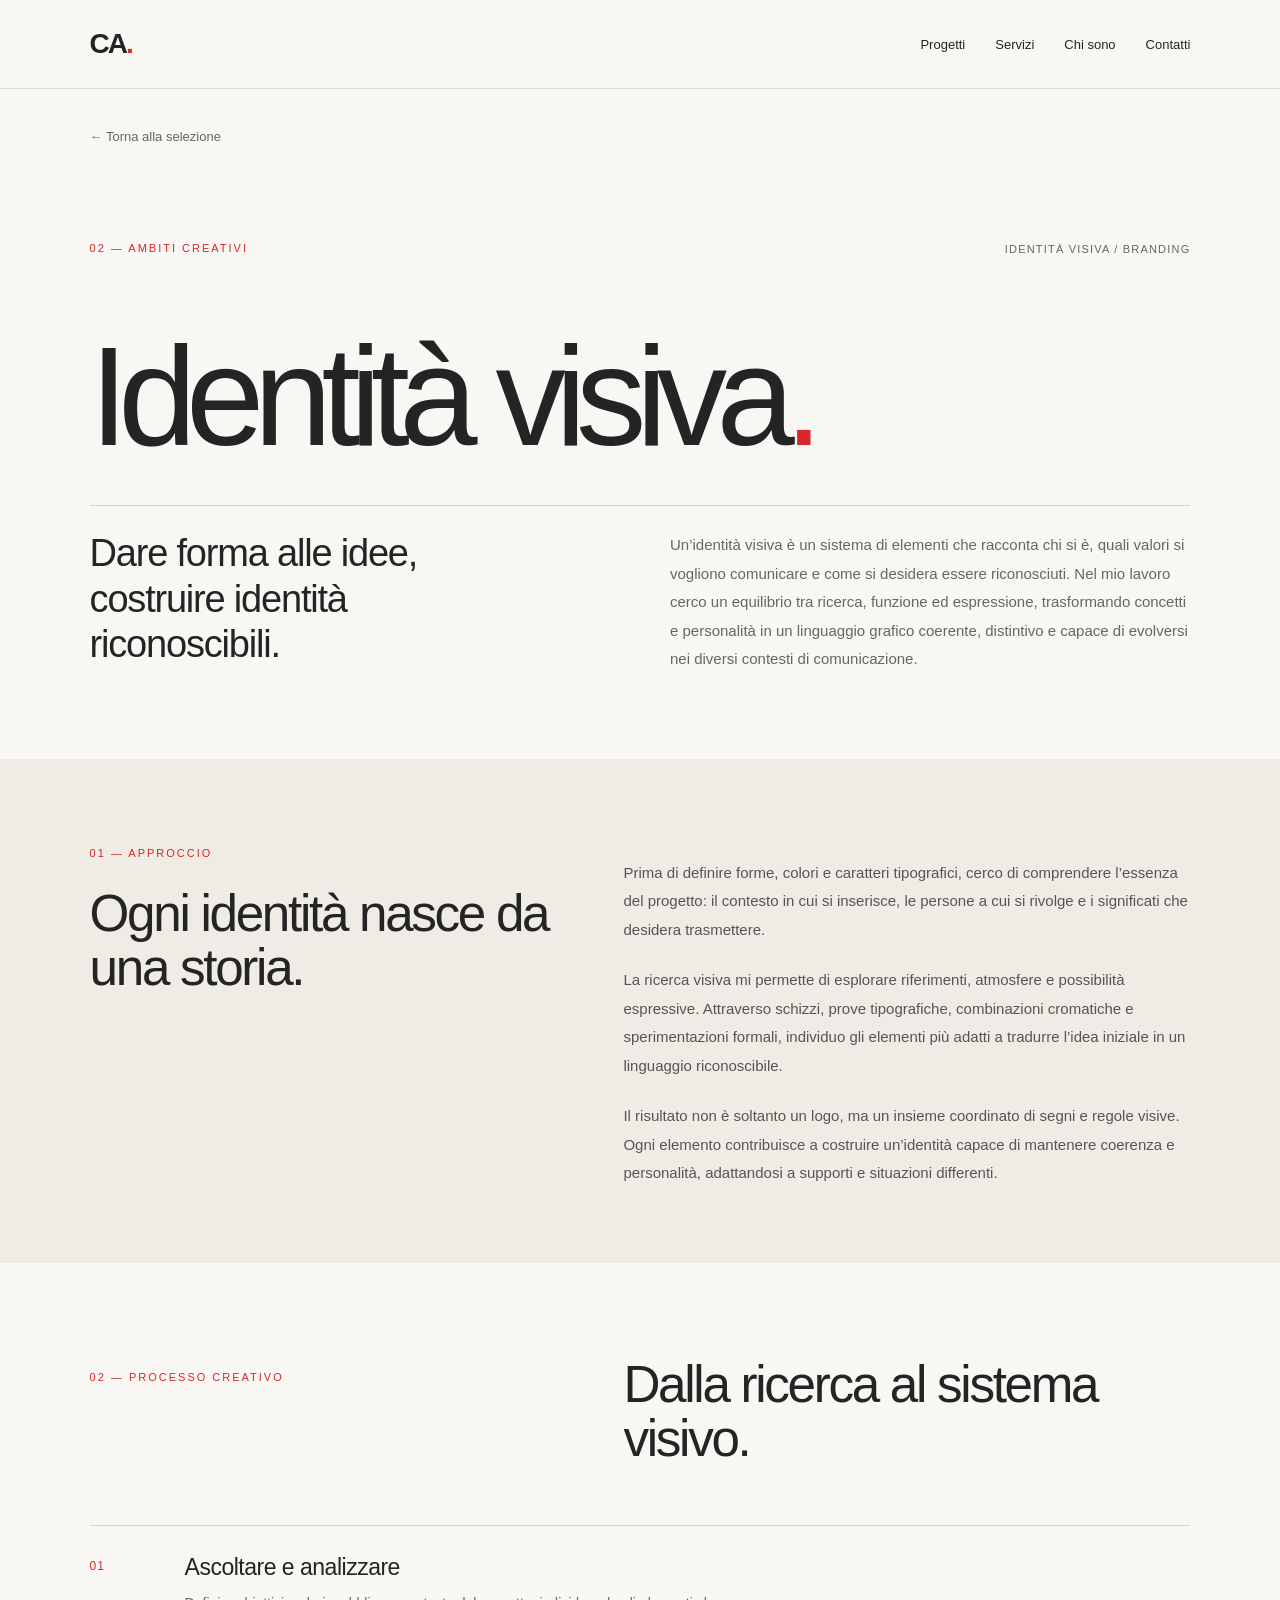
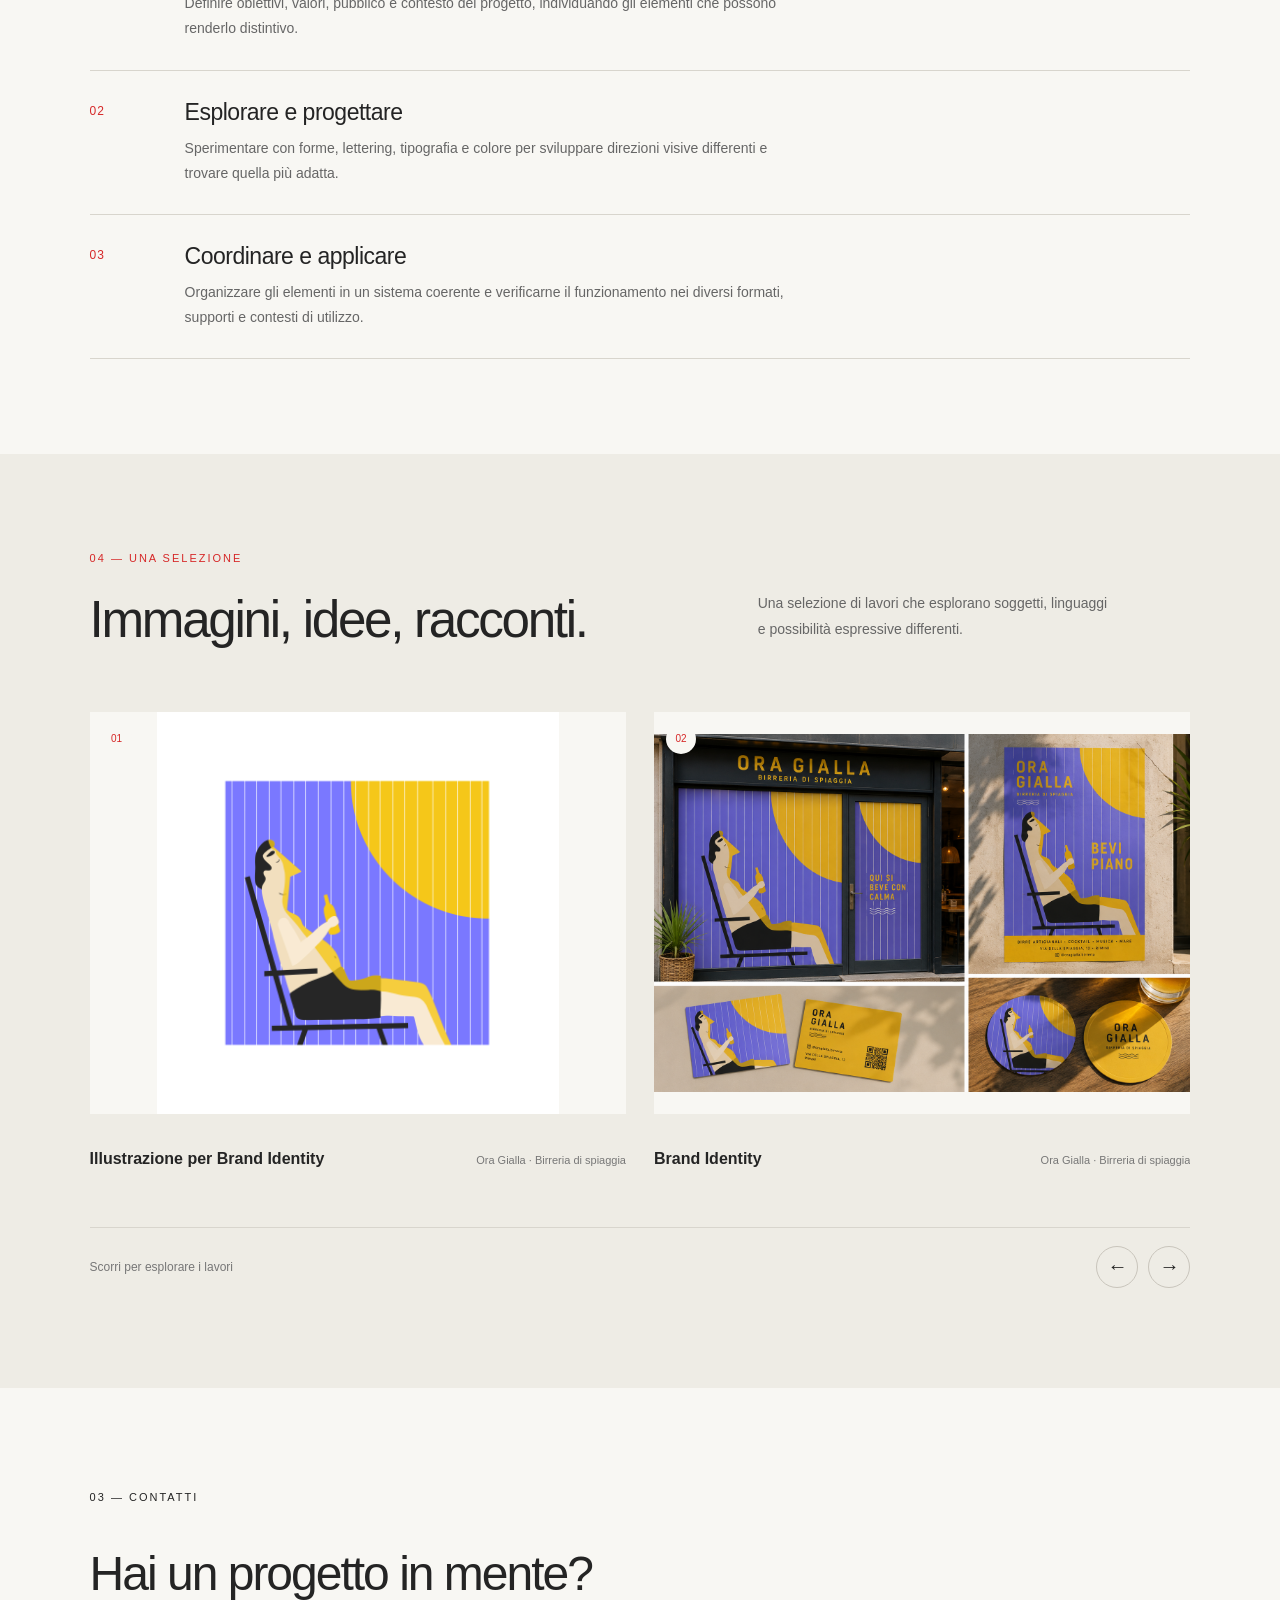
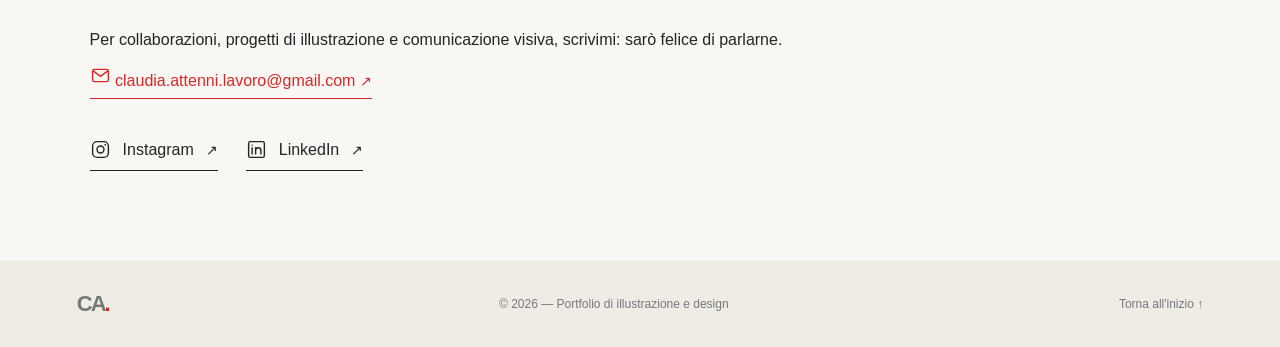
==== commit 740d4135: "Update identita-visiva.html" ====
--- a/identita-visiva.html
+++ b/identita-visiva.html
@@ -180,7 +180,7 @@
         <article class="lavoro-illustrazione">
           <div class="lavoro-immagine">
             <img
-              src="img/identita-visiva.jpg"
+              src="img/identita-visiva.JPG"
               alt="Progetto di branding e identità visiva"
               loading="lazy"
             >
@@ -279,7 +279,7 @@
       <article class="lavoro-illustrazione">
         <div class="lavoro-immagine">
           <img
-            src="img/identitavisiva01.jpg"
+            src="img/identitavisiva01.JPG"
             alt="Illustrazione selezionata dal portfolio"
             loading="lazy"
           >
@@ -296,7 +296,7 @@
       <article class="lavoro-illustrazione">
         <div class="lavoro-immagine">
           <img
-            src="img/identitavisiva02.png"
+            src="img/identitavisiva02.PNG"
             alt="Seconda illustrazione della selezione"
             loading="lazy"
           >
@@ -313,7 +313,7 @@
       <article class="lavoro-illustrazione">
         <div class="lavoro-immagine">
           <img
-            src="img/identitavisiva03.jpg"
+            src="img/identitavisiva03.JPG"
             alt="Terza illustrazione della selezione"
             loading="lazy"
           >
@@ -330,7 +330,7 @@
       <article class="lavoro-illustrazione">
         <div class="lavoro-immagine">
           <img
-            src="img/identitavisiva04.png"
+            src="img/identitavisiva04.PNG"
             alt="Quarta illustrazione della selezione"
             loading="lazy"
           >
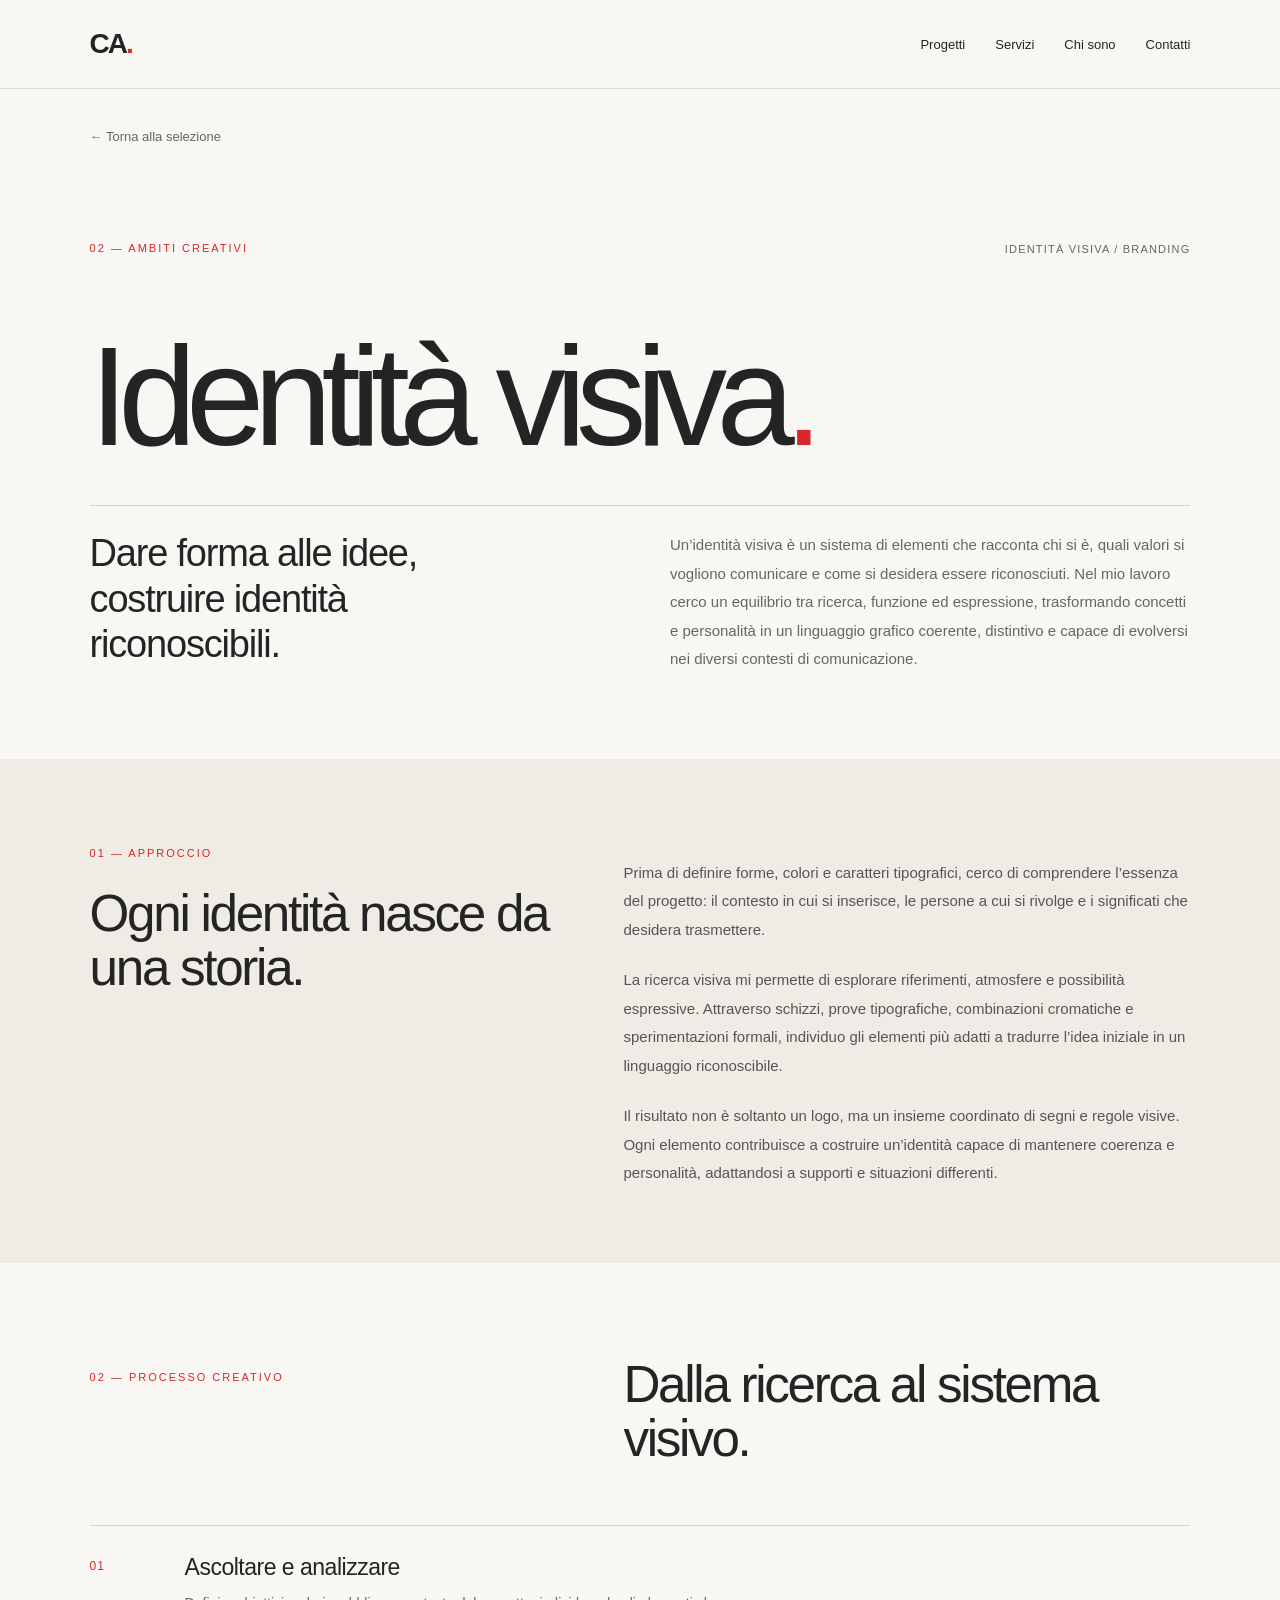
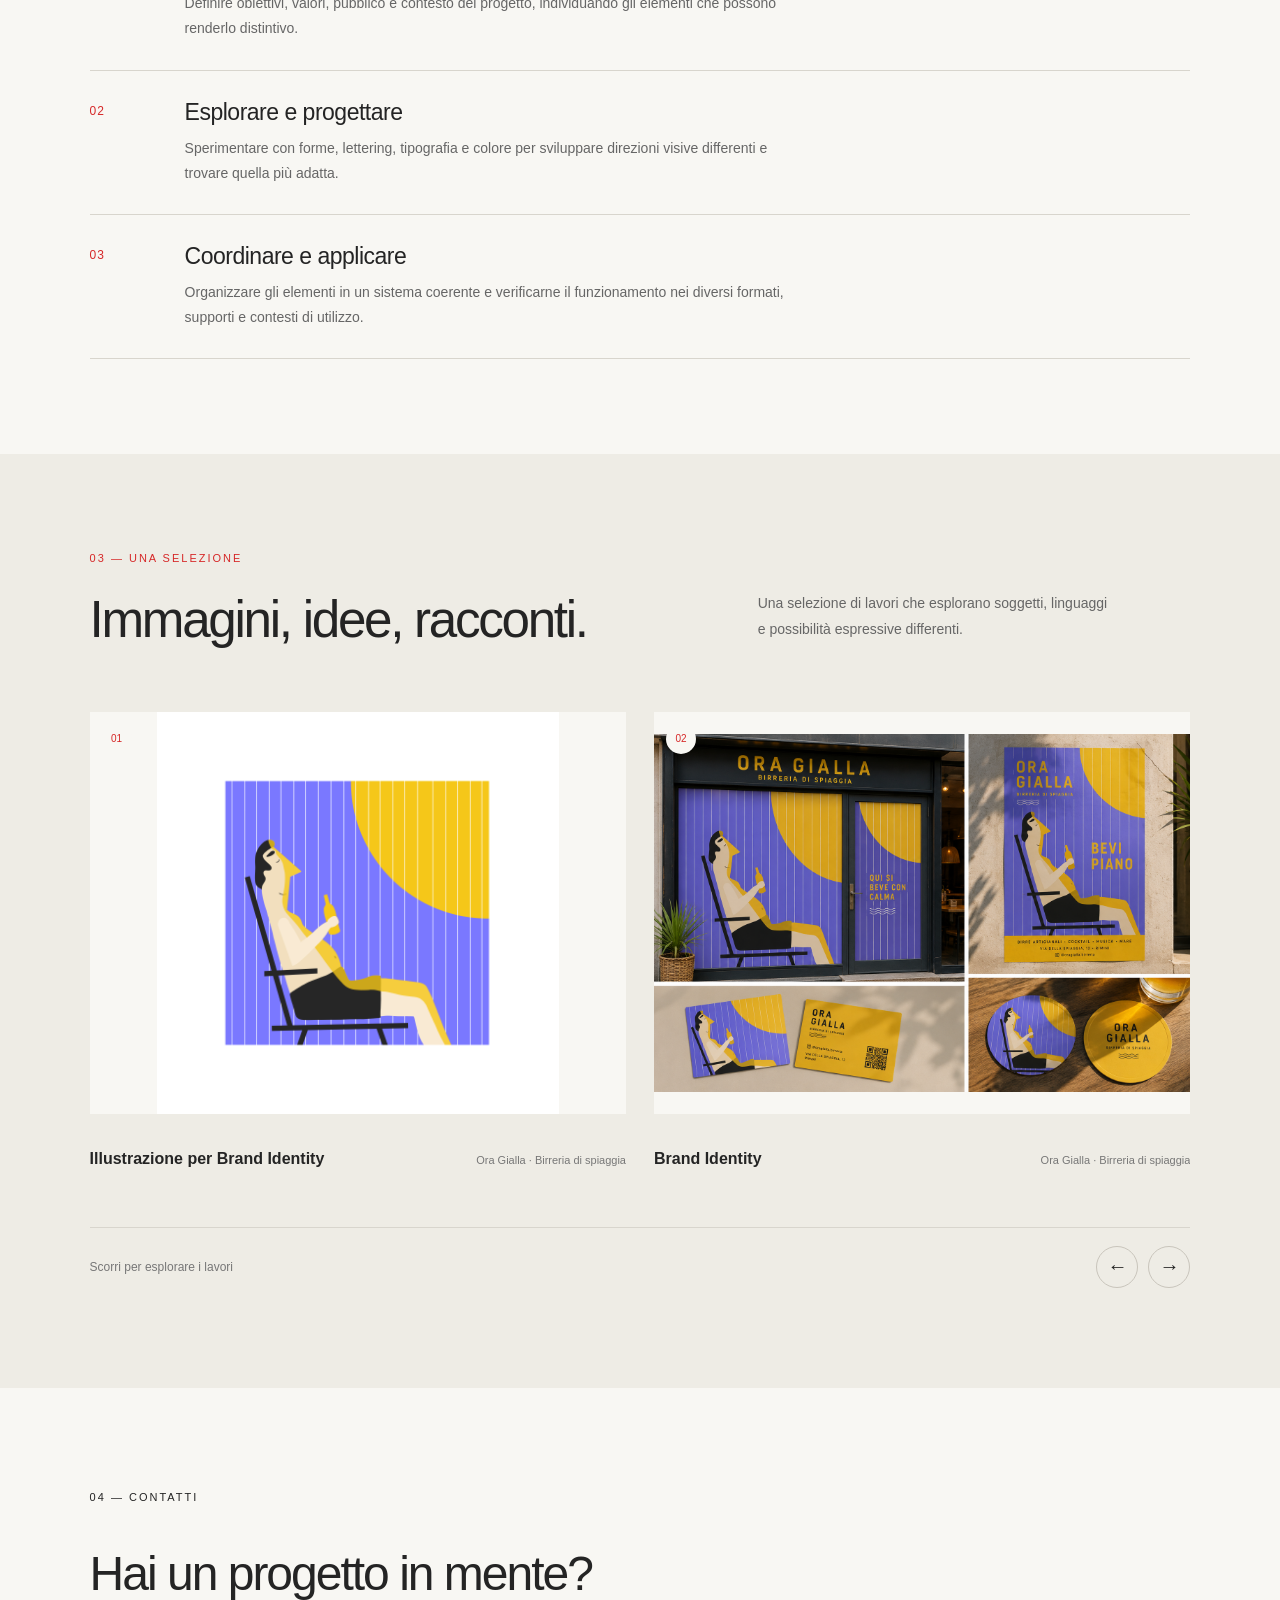
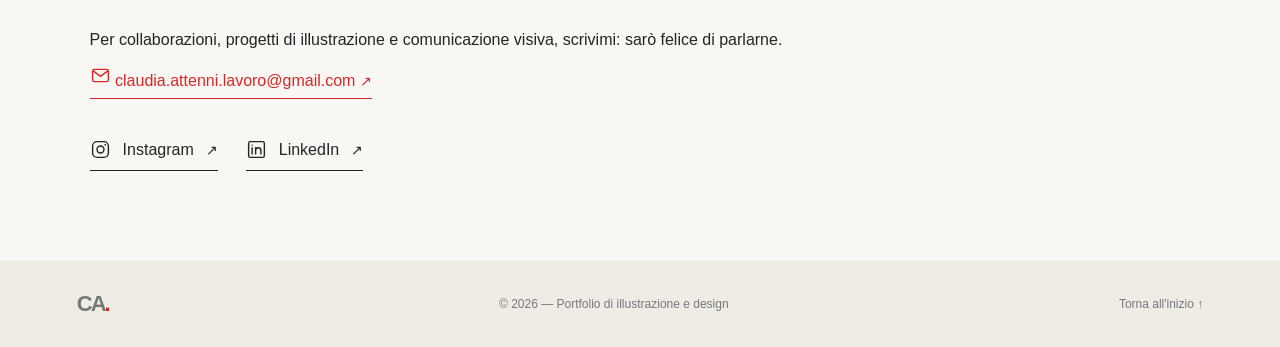
==== commit 36e5828b: "Update identita-visiva.html" ====
--- a/identita-visiva.html
+++ b/identita-visiva.html
@@ -261,7 +261,7 @@
 
   <div class="ambito-galleria-intestazione">
     <div>
-      <p class="etichetta">04 — UNA SELEZIONE</p>
+      <p class="etichetta">03 — UNA SELEZIONE</p>
       <h2>Immagini, idee, racconti.</h2>
     </div>
 
@@ -391,7 +391,7 @@
    
 <section class="contatti" id="contatti">
 
-  <p class="etichetta">03 — CONTATTI</p>
+  <p class="etichetta">04 — CONTATTI</p>
 
   <h2>Hai un progetto in mente?</h2>
 
--- a/style.css
+++ b/style.css
@@ -3362,3 +3362,72 @@
 .intro-servizi h1 span {
   color: #cf382e;
 }
+
+
+.link::after {
+  content: "";
+  display: inline-block;
+  width: 8px;
+  height: 8px;
+  border-top: 1.5px solid currentColor;
+  border-right: 1.5px solid currentColor;
+  transform: rotate(0deg);
+  margin-left: 8px;
+}
+
+
+/* HOME — ALLINEAMENTO MENU MOBILE */
+
+@media (max-width: 480px) {
+  .header {
+    align-items: center;
+    gap: 12px;
+  }
+
+  .logo {
+    flex-shrink: 0;
+  }
+
+  .menu {
+    align-items: center;
+    flex-wrap: wrap;
+    row-gap: 8px;
+    column-gap: 12px;
+  }
+}
+
+
+
+
+
+
+.hero h1 {
+  font-size: clamp(42px, 12vw, 58px);
+}
+
+
+
+  /* HOME — ALLINEAMENTO MENU MOBILE */
+
+@media (max-width: 480px) {
+  .header {
+    align-items: center;
+    gap: 12px;
+  }
+
+  .logo {
+    flex-shrink: 0;
+  }
+
+  .menu {
+    align-items: center;
+    flex-wrap: wrap;
+    row-gap: 8px;
+    column-gap: 12px;
+  }
+}
+
+  footer {
+    margin-bottom: 0;
+  }
+}
